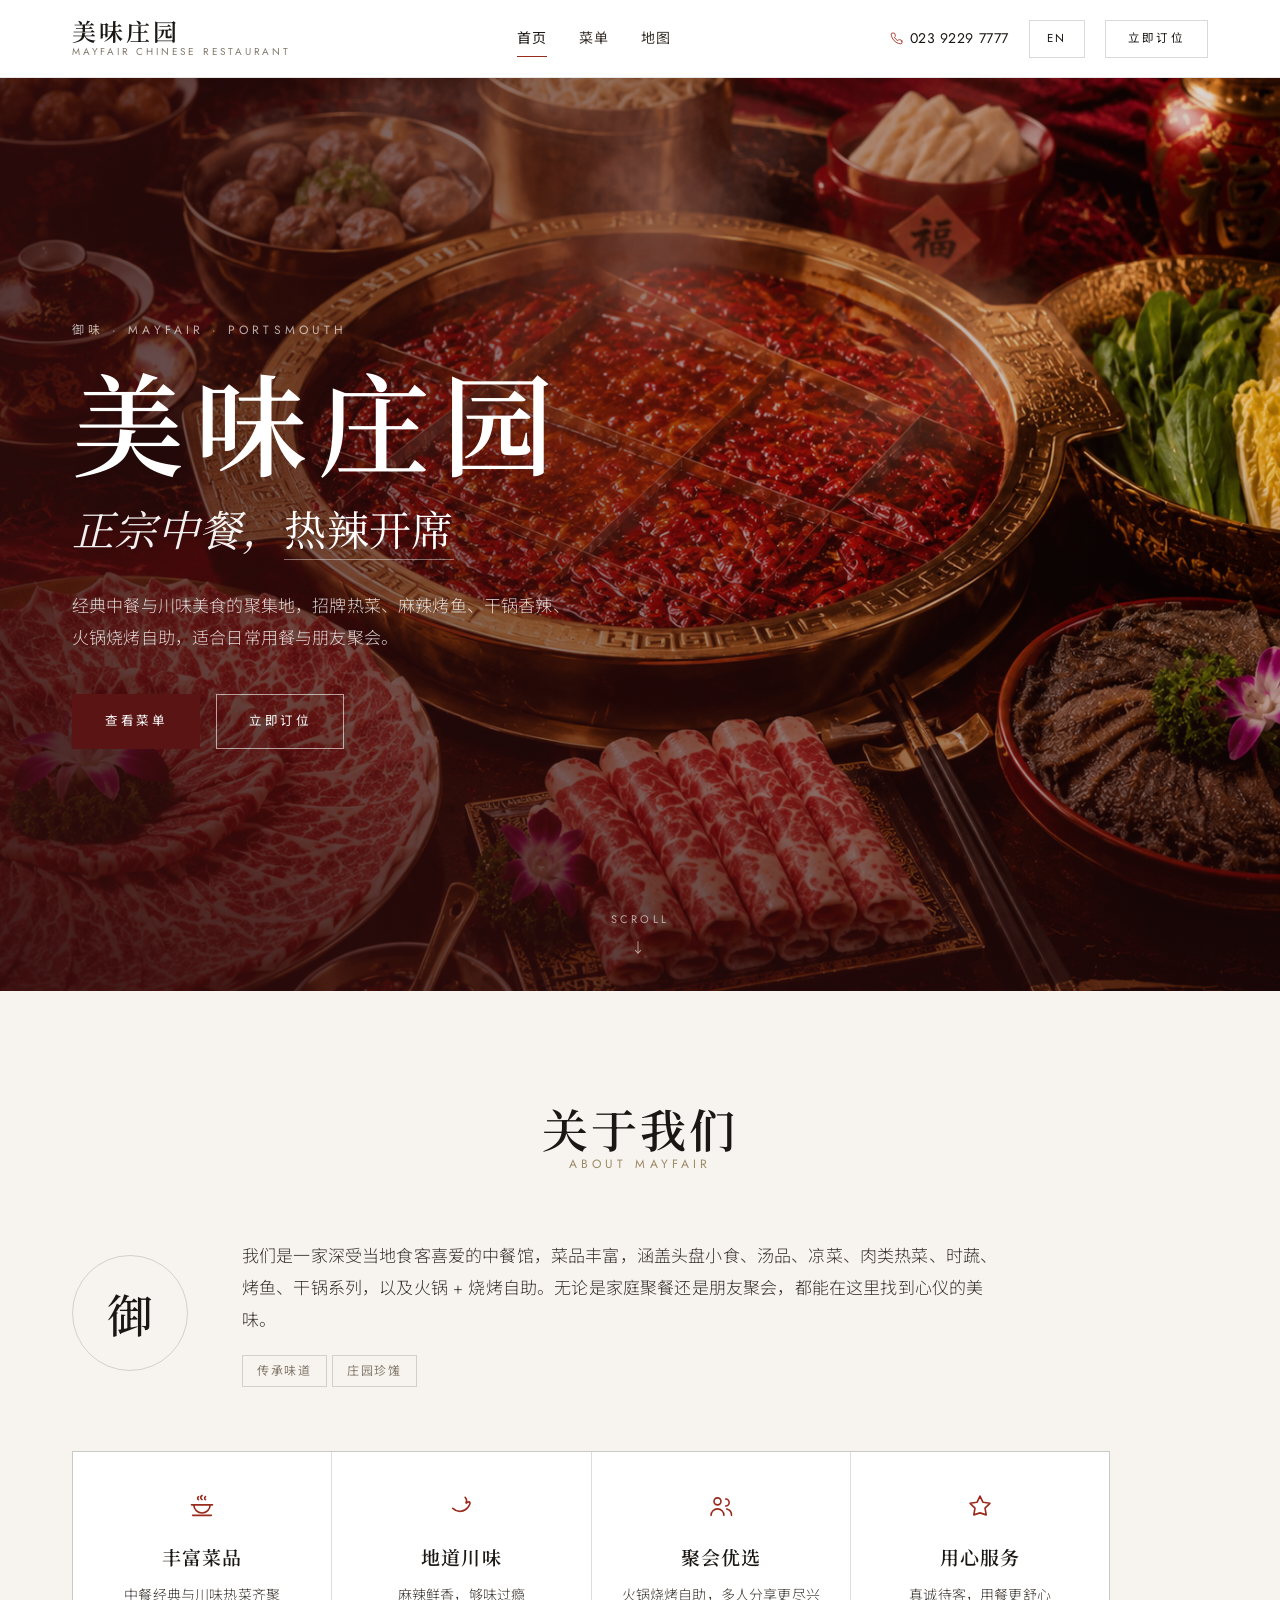
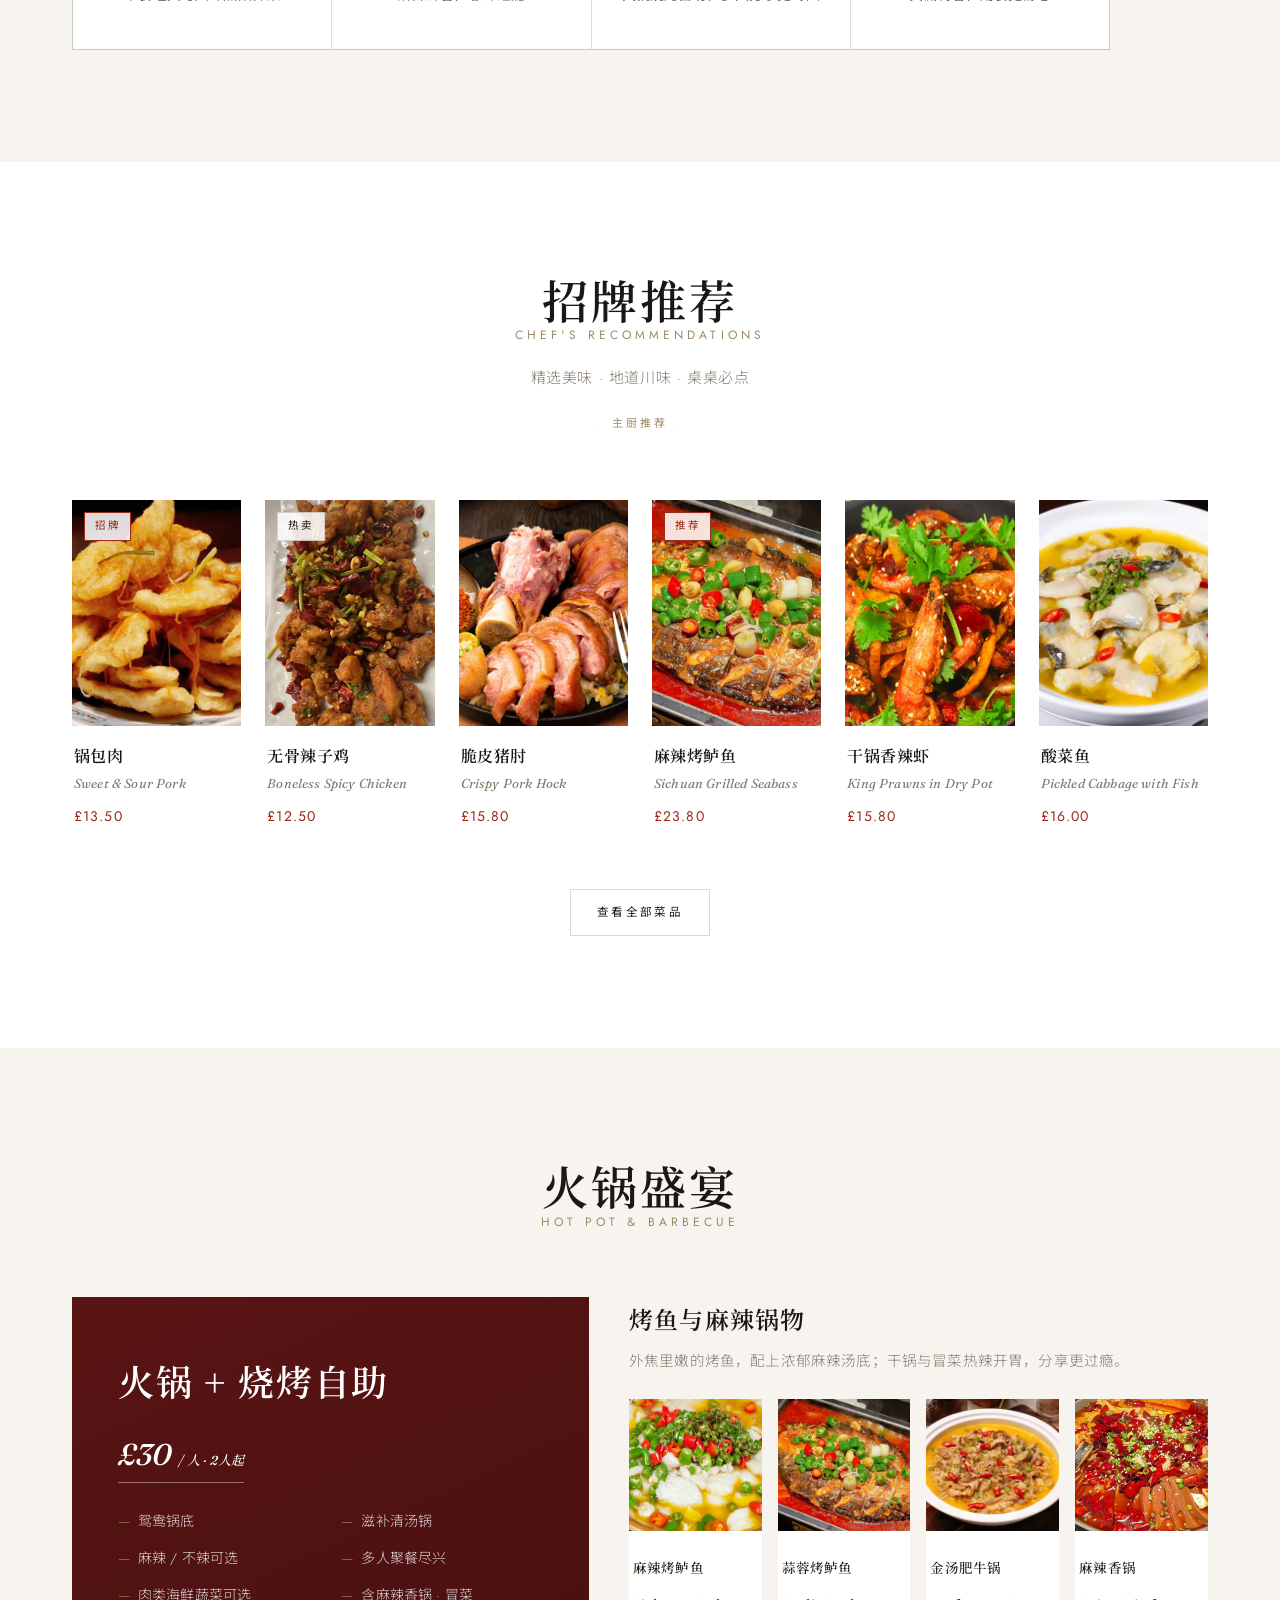
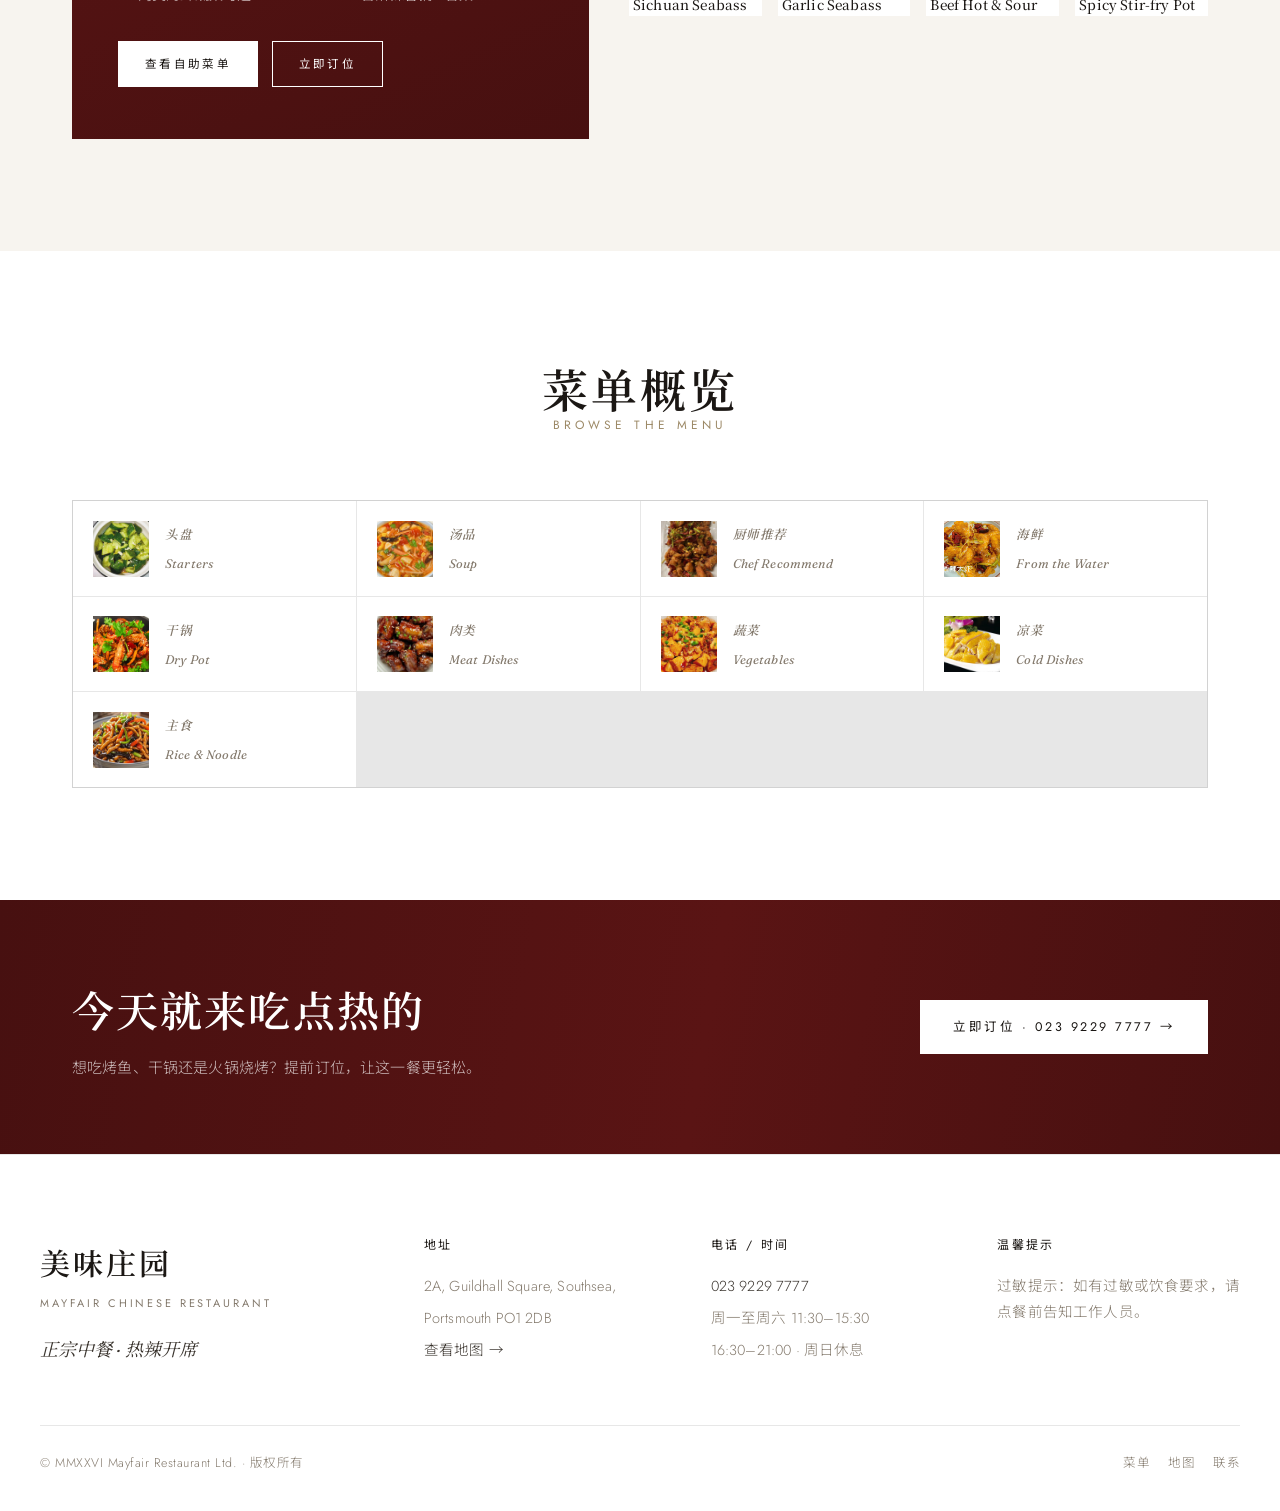
==== index.html @ f8512802 "Correct address (add Southsea), phone, and opening hours per new menu - Phone 023 9229 7777; address" ====
<!DOCTYPE html>
<html lang="zh-CN">
<head>
  <meta charset="UTF-8" />
  <meta name="viewport" content="width=device-width, initial-scale=1.0" />
  <title>美味庄园 · Mayfair Chinese Restaurant</title>
  <meta name="description" content="美味庄园 Mayfair Chinese Restaurant — 正宗中餐 · 川味烤鱼 · 火锅烧烤自助 · Authentic Chinese dining in Portsmouth." />
  <link rel="stylesheet" href="assets/style.css?v=21" />
  <noscript><style>.reveal{opacity:1;transform:none;}</style></noscript>
</head>
<body>
  <!--
    图片位 IMAGE SLOTS — 换图只需改对应 <img> 的 src（任意可商用图片均可）。
    加载失败会自动回退到米色书法占位，不会出现破图。
  -->

  <!-- ===== Header ===== -->
  <header class="site-header">
    <nav class="nav">
      <a class="brand" href="index.html">
        <span class="brand-mark">美味庄园</span>
        <span class="brand-sub">Mayfair Chinese Restaurant</span>
      </a>
      <ul class="nav-links">
        <li><a href="index.html" class="active"><span class="lang-zh">首页</span><span class="lang-en">Home</span></a></li>
        <li><a href="menu.html"><span class="lang-zh">菜单</span><span class="lang-en">Menu</span></a></li>
        <li><a href="map.html"><span class="lang-zh">地图</span><span class="lang-en">Map</span></a></li>
        <li class="phone-mobile"><a href="tel:+442392297777"><span class="ph-i"><svg class="svg-ico" width="13" height="13" viewBox="0 0 24 24" fill="none" stroke="currentColor" stroke-width="1.6" stroke-linecap="round" stroke-linejoin="round"><path d="M22 16.92v3a2 2 0 0 1-2.18 2 19.8 19.8 0 0 1-8.63-3.07 19.5 19.5 0 0 1-6-6 19.8 19.8 0 0 1-3.07-8.67A2 2 0 0 1 4.11 2h3a2 2 0 0 1 2 1.72c.13.96.36 1.9.7 2.81a2 2 0 0 1-.45 2.11L8.09 9.91a16 16 0 0 0 6 6l1.27-1.27a2 2 0 0 1 2.11-.45c.9.34 1.85.57 2.81.7A2 2 0 0 1 22 16.92z"/></svg></span> 023 9229 7777</a></li>
        <li class="reserve-mobile"><a class="btn btn-secondary nav-book" href="contact.html"><span class="lang-zh">立即订位</span><span class="lang-en">Reserve</span></a></li>
      </ul>
      <a class="nav-phone" href="tel:+442392297777"><span class="ph-i"><svg class="svg-ico" width="13" height="13" viewBox="0 0 24 24" fill="none" stroke="currentColor" stroke-width="1.6" stroke-linecap="round" stroke-linejoin="round"><path d="M22 16.92v3a2 2 0 0 1-2.18 2 19.8 19.8 0 0 1-8.63-3.07 19.5 19.5 0 0 1-6-6 19.8 19.8 0 0 1-3.07-8.67A2 2 0 0 1 4.11 2h3a2 2 0 0 1 2 1.72c.13.96.36 1.9.7 2.81a2 2 0 0 1-.45 2.11L8.09 9.91a16 16 0 0 0 6 6l1.27-1.27a2 2 0 0 1 2.11-.45c.9.34 1.85.57 2.81.7A2 2 0 0 1 22 16.92z"/></svg></span> 023 9229 7777</a>
      <button class="lang-toggle" type="button">EN</button>
      <a class="btn btn-secondary nav-book" href="contact.html"><span class="lang-zh">立即订位</span><span class="lang-en">Reserve</span></a>
      <button class="nav-toggle" type="button" aria-label="菜单 Menu">☰</button>
    </nav>
  </header>

  <!-- ===== Hero · 全屏背景大图 ===== -->
  <section class="hero">
    <div class="hero-bg">
      <img alt="" src="dish-images/hotpot.png" onerror="this.closest('.hero').style.background='linear-gradient(135deg,#5a1414,#2a0d0d)'">
    </div>
    <div class="hero-inner">
      <div class="hero-copy reveal">
        <div class="seal-inline">御味 · Mayfair · Portsmouth</div>
        <h1 class="cn-big"><span class="lang-zh">美味庄园</span><span class="lang-en">Mayfair</span></h1>
        <p class="headline"><span class="lang-zh">正宗中餐，<span class="accent">热辣开席</span></span><span class="lang-en">Authentic Chinese, <span class="accent">Served Hot</span></span></p>
        <p class="lede">
          <span class="lang-zh">经典中餐与川味美食的聚集地，招牌热菜、麻辣烤鱼、干锅香辣、火锅烧烤自助，适合日常用餐与朋友聚会。</span>
          <span class="lang-en">A home for classic Chinese and Sichuan cooking — signature wok dishes, spicy grilled fish, dry pots and an all-you-can-eat hot pot &amp; barbecue. Perfect for everyday meals and gatherings.</span>
        </p>
        <div class="hero-actions">
          <a class="btn btn-primary" href="menu.html"><span class="lang-zh">查看菜单</span><span class="lang-en">View Menu</span></a>
          <a class="btn btn-ghost-light" href="contact.html"><span class="lang-zh">立即订位</span><span class="lang-en">Reserve a Table</span></a>
        </div>
      </div>
    </div>
    <div class="hero-scroll">Scroll</div>
  </section>

  <!-- ===== 关于 About ===== -->
  <section class="about alt tex" id="about">
    <div class="section-head reveal">
      <span class="scroll-title"><span class="zh"><span class="lang-zh">关于我们</span><span class="lang-en">About Us</span></span><span class="en">About Mayfair</span></span>
      <div class="cloud-div"></div>
    </div>
    <div class="wrap reveal">
      <div class="medallion">御</div>
      <div>
        <p>
          <span class="lang-zh">我们是一家深受当地食客喜爱的中餐馆，菜品丰富，涵盖头盘小食、汤品、凉菜、肉类热菜、时蔬、烤鱼、干锅系列，以及火锅 + 烧烤自助。无论是家庭聚餐还是朋友聚会，都能在这里找到心仪的美味。</span>
          <span class="lang-en">A neighbourhood favourite with a wide-ranging menu — starters, soups, cold plates, meat dishes, vegetables, grilled fish and dry pots, plus an all-you-can-eat hot pot &amp; barbecue. Whether a family dinner or a night with friends, there's something to love.</span>
        </p>
        <p style="margin-top:16px;"><span class="seal-sq">传承味道</span> <span class="seal-sq">庄园珍馐</span></p>
      </div>
    </div>
    <div class="wrap">
      <div class="feature-cards">
        <div class="feat cornered reveal"><div class="ico ico-ring"><svg class="svg-ico" width="28" height="28" viewBox="0 0 24 24" fill="none" stroke="currentColor" stroke-width="1.4" stroke-linecap="round" stroke-linejoin="round"><path d="M3 11h18"/><path d="M5 11a7 7 0 0 0 14 0"/><path d="M12 3c-1.5 1-1.5 2.5 0 3.5"/><path d="M9 4c-1 .7-1 1.8 0 2.5"/><path d="M15 4c-1 .7-1 1.8 0 2.5"/><path d="M4 20h16"/></svg></div><h3><span class="lang-zh">丰富菜品</span><span class="lang-en">Wide Menu</span></h3><p><span class="lang-zh">中餐经典与川味热菜齐聚</span><span class="lang-en">Chinese classics &amp; Sichuan favourites</span></p></div>
        <div class="feat cornered reveal"><div class="ico ico-ring"><svg class="svg-ico" width="28" height="28" viewBox="0 0 24 24" fill="none" stroke="currentColor" stroke-width="1.4" stroke-linecap="round" stroke-linejoin="round"><path d="M5 14c4 4 10 3 13-1 1-1.3 2-3.4 1.5-4.2-.5-.8-2 0-3 .5"/><path d="M16.5 9.3c.6-1.6.2-3.6-1-4.8"/></svg></div><h3><span class="lang-zh">地道川味</span><span class="lang-en">True Sichuan</span></h3><p><span class="lang-zh">麻辣鲜香，够味过瘾</span><span class="lang-en">Bold, aromatic, properly spicy</span></p></div>
        <div class="feat cornered reveal"><div class="ico ico-ring"><svg class="svg-ico" width="28" height="28" viewBox="0 0 24 24" fill="none" stroke="currentColor" stroke-width="1.4" stroke-linecap="round" stroke-linejoin="round"><circle cx="9" cy="8" r="3"/><path d="M3.5 20a5.5 5.5 0 0 1 11 0"/><path d="M16 6a3 3 0 0 1 0 6"/><path d="M17 14.5a5.5 5.5 0 0 1 4 5.5"/></svg></div><h3><span class="lang-zh">聚会优选</span><span class="lang-en">Great for Groups</span></h3><p><span class="lang-zh">火锅烧烤自助，多人分享更尽兴</span><span class="lang-en">Hot pot &amp; BBQ buffet to share</span></p></div>
        <div class="feat cornered reveal"><div class="ico ico-ring"><svg class="svg-ico" width="28" height="28" viewBox="0 0 24 24" fill="none" stroke="currentColor" stroke-width="1.4" stroke-linecap="round" stroke-linejoin="round"><path d="M12 3.5l2.6 5.3 5.9.9-4.2 4.1 1 5.8L12 17.9 6.7 19.6l1-5.8-4.2-4.1 5.9-.9z"/></svg></div><h3><span class="lang-zh">用心服务</span><span class="lang-en">Warm Service</span></h3><p><span class="lang-zh">真诚待客，用餐更舒心</span><span class="lang-en">Genuine, attentive hospitality</span></p></div>
      </div>
    </div>
  </section>

  <!-- ===== 招牌推荐 Signature ===== -->
  <section class="signature" id="signature">
    <div class="wrap">
      <div class="section-head reveal">
        <span class="scroll-title"><span class="zh"><span class="lang-zh">招牌推荐</span><span class="lang-en">Signatures</span></span><span class="en">Chef's Recommendations</span></span>
        <p class="sub" style="margin-top:18px;"><span class="lang-zh">精选美味 · 地道川味 · 桌桌必点</span><span class="lang-en">Choice flavours · true Sichuan · loved by every table</span></p>
        <div style="margin-top:12px;"><span class="chef-pick"><span class="lang-zh">主厨推荐</span><span class="lang-en">Chef's Pick</span></span></div>
      </div>
      <div class="dish-cards">
        <article class="dish-card reveal"><div class="dish-card__img ph"><span class="badge badge-red"><span class="lang-zh">招牌</span><span class="lang-en">Signature</span></span><img class="cover-img img-zoom" data-img="dish-images/chef-recommend/sweet-and-sour-pork-in-chinese-style.jpg" alt="" loading="lazy" src="dish-images/chef-recommend/sweet-and-sour-pork-in-chinese-style.jpg" onerror="this.style.display='none'"><span class="ch">肉</span></div><div class="dish-card__body"><div class="dish-card__name"><span class="lang-zh">锅包肉</span><span class="lang-en">Sweet &amp; Sour Pork</span></div><div class="dish-card__en"><span class="lang-zh">Sweet &amp; Sour Pork</span><span class="lang-en">锅包肉</span></div><div class="dish-card__price">£13.50</div></div></article>
        <article class="dish-card reveal"><div class="dish-card__img ph"><img class="cover-img img-zoom" data-img="dish-images/chef-recommend/boneless-spicy-chicken.jpg" alt="" loading="lazy" src="dish-images/chef-recommend/boneless-spicy-chicken.jpg" onerror="this.style.display='none'"><span class="badge badge-jade"><span class="lang-zh">热卖</span><span class="lang-en">Popular</span></span><span class="ch">鸡</span></div><div class="dish-card__body"><div class="dish-card__name"><span class="lang-zh">无骨辣子鸡</span><span class="lang-en">Boneless Spicy Chicken</span></div><div class="dish-card__en"><span class="lang-zh">Boneless Spicy Chicken</span><span class="lang-en">无骨辣子鸡</span></div><div class="dish-card__price">£12.50</div></div></article>
        <article class="dish-card reveal"><div class="dish-card__img ph"><img class="cover-img img-zoom" data-img="dish-images/chef-recommend/crispy-pork-hock.jpg" alt="" loading="lazy" src="dish-images/chef-recommend/crispy-pork-hock.jpg" onerror="this.style.display='none'"><span class="ch">肘</span></div><div class="dish-card__body"><div class="dish-card__name"><span class="lang-zh">脆皮猪肘</span><span class="lang-en">Crispy Pork Hock</span></div><div class="dish-card__en"><span class="lang-zh">Crispy Pork Hock</span><span class="lang-en">脆皮猪肘</span></div><div class="dish-card__price">£15.80</div></div></article>
        <article class="dish-card reveal"><div class="dish-card__img ph"><img class="cover-img img-zoom" data-img="dish-images/chef-recommend/grilled-seabass-with-garlic.jpg" alt="" loading="lazy" src="dish-images/chef-recommend/grilled-seabass-with-garlic.jpg" onerror="this.style.display='none'"><span class="badge badge-red"><span class="lang-zh">推荐</span><span class="lang-en">Chef's</span></span><span class="ch">鱼</span></div><div class="dish-card__body"><div class="dish-card__name"><span class="lang-zh">麻辣烤鲈鱼</span><span class="lang-en">Sichuan Grilled Seabass</span></div><div class="dish-card__en"><span class="lang-zh">Sichuan Grilled Seabass</span><span class="lang-en">麻辣烤鲈鱼</span></div><div class="dish-card__price">£23.80</div></div></article>
        <article class="dish-card reveal"><div class="dish-card__img ph"><img class="cover-img img-zoom" data-img="dish-images/dry-pot/dry-pot/king-prawns-in-dry-pot.jpg" alt="" loading="lazy" src="dish-images/dry-pot/dry-pot/king-prawns-in-dry-pot.jpg" onerror="this.style.display='none'"><span class="ch">虾</span></div><div class="dish-card__body"><div class="dish-card__name"><span class="lang-zh">干锅香辣虾</span><span class="lang-en">King Prawns Dry Pot</span></div><div class="dish-card__en"><span class="lang-zh">King Prawns in Dry Pot</span><span class="lang-en">干锅香辣虾</span></div><div class="dish-card__price">£15.80</div></div></article>
        <article class="dish-card reveal"><div class="dish-card__img ph"><img class="cover-img img-zoom" data-img="dish-images/seafood/seafood/pickled-cabbage-with-fish.jpg" alt="" loading="lazy" src="dish-images/seafood/seafood/pickled-cabbage-with-fish.jpg" onerror="this.style.display='none'"><span class="ch">鲜</span></div><div class="dish-card__body"><div class="dish-card__name"><span class="lang-zh">酸菜鱼</span><span class="lang-en">Pickled Cabbage Fish</span></div><div class="dish-card__en"><span class="lang-zh">Pickled Cabbage with Fish</span><span class="lang-en">酸菜鱼</span></div><div class="dish-card__price">£16.00</div></div></article>
      </div>
      <div class="center-btn reveal"><a class="btn btn-secondary btn-sm" href="menu.html"><span class="lang-zh">查看全部菜品</span><span class="lang-en">View Full Menu</span></a></div>
    </div>
  </section>

  <!-- ===== 火锅 + 烧烤自助 Hot Pot ===== -->
  <section class="alt tex" id="hotpot">
    <div class="section-head reveal">
      <span class="plaque"><span class="zh"><span class="lang-zh">火锅盛宴</span><span class="lang-en">Hot Pot Feast</span></span><span class="en">Hot Pot &amp; Barbecue</span></span>
      <div class="cloud-div"></div>
    </div>
    <div class="wrap">
      <div class="hotpot-grid">
        <div class="hp-left reveal">
          <h2><span class="lang-zh">火锅 + 烧烤自助</span><span class="lang-en">Hot Pot &amp; BBQ Buffet</span></h2>
          <span class="hp-price">£30 <span style="font-size:13px;"><span class="lang-zh">/ 人 · 2人起</span><span class="lang-en">/ person · min 2</span></span></span>
          <ul class="hp-opts">
            <li><span class="lang-zh">鸳鸯锅底</span><span class="lang-en">Split spicy / clear</span></li>
            <li><span class="lang-zh">滋补清汤锅</span><span class="lang-en">Nourishing clear broth</span></li>
            <li><span class="lang-zh">麻辣 / 不辣可选</span><span class="lang-en">Spicy or mild</span></li>
            <li><span class="lang-zh">多人聚餐尽兴</span><span class="lang-en">Made for groups</span></li>
            <li><span class="lang-zh">肉类海鲜蔬菜可选</span><span class="lang-en">Meats · seafood · veg</span></li>
            <li><span class="lang-zh">含麻辣香锅 · 冒菜</span><span class="lang-en">Incl. mao cai &amp; stir-fry</span></li>
          </ul>
          <div class="hp-actions">
            <a class="btn btn-gold btn-sm" href="menu.html"><span class="lang-zh">查看自助菜单</span><span class="lang-en">Buffet Menu</span></a>
            <a class="btn btn-secondary btn-sm" href="contact.html" style="background:transparent;color:var(--cream);border-color:var(--cream);"><span class="lang-zh">立即订位</span><span class="lang-en">Reserve</span></a>
          </div>
        </div>
        <div class="hp-right reveal">
          <h3><span class="lang-zh">烤鱼与麻辣锅物</span><span class="lang-en">Grilled Fish &amp; Spicy Pots</span></h3>
          <p><span class="lang-zh">外焦里嫩的烤鱼，配上浓郁麻辣汤底；干锅与冒菜热辣开胃，分享更过瘾。</span><span class="lang-en">Crisp-edged grilled fish in rich spicy broth, with dry pots and mao cai to share.</span></p>
          <div class="mini-cards">
            <article class="mini-card"><div class="ph"><img class="cover-img img-zoom" data-img="dish-images/seafood/seafood/braised-sea-bass.jpg" alt="" loading="lazy" src="dish-images/seafood/seafood/braised-sea-bass.jpg" onerror="this.style.display='none'"><span class="ch">鱼</span></div><span><span class="lang-zh">麻辣烤鲈鱼</span><span class="lang-en">Sichuan Seabass</span></span></article>
            <article class="mini-card"><div class="ph"><img class="cover-img img-zoom" data-img="dish-images/chef-recommend/grilled-seabass-with-garlic.jpg" alt="" loading="lazy" src="dish-images/chef-recommend/grilled-seabass-with-garlic.jpg" onerror="this.style.display='none'"><span class="ch">蒜</span></div><span><span class="lang-zh">蒜蓉烤鲈鱼</span><span class="lang-en">Garlic Seabass</span></span></article>
            <article class="mini-card"><div class="ph"><img class="cover-img img-zoom" data-img="dish-images/chef-recommend/beef-with-enoki-mushrooms-in-hot-and-sour-soup.jpg" alt="" loading="lazy" src="dish-images/chef-recommend/beef-with-enoki-mushrooms-in-hot-and-sour-soup.jpg" onerror="this.style.display='none'"><span class="ch">锅</span></div><span><span class="lang-zh">金汤肥牛锅</span><span class="lang-en">Beef Hot &amp; Sour</span></span></article>
            <article class="mini-card"><div class="ph"><img class="cover-img img-zoom" data-img="dish-images/meat/meat/chongqing-style-spicy-mix.jpg" alt="" loading="lazy" src="dish-images/meat/meat/chongqing-style-spicy-mix.jpg" onerror="this.style.display='none'"><span class="ch">香</span></div><span><span class="lang-zh">麻辣香锅</span><span class="lang-en">Spicy Stir-fry Pot</span></span></article>
          </div>
        </div>
      </div>
    </div>
  </section>

  <!-- ===== 浏览菜单 Browse ===== -->
  <section class="browse">
    <div class="wrap">
      <div class="section-head reveal">
        <span class="plaque"><span class="zh"><span class="lang-zh">菜单概览</span><span class="lang-en">Menu Overview</span></span><span class="en">Browse the Menu</span></span>
        <div class="cloud-div"></div>
      </div>
      <div class="cat-cards">
        <a class="cat-card reveal" href="menu.html"><div class="ph"><img class="cover-img img-zoom" data-img="dish-images/cold-dishes/crushe-cucumber-with-garlic-sauces.jpg" alt="" loading="lazy" src="dish-images/cold-dishes/crushe-cucumber-with-garlic-sauces.jpg" onerror="this.style.display='none'"><span class="ch">盘</span></div><div class="t"><b><span class="lang-zh">头盘</span><span class="lang-en">Starters</span></b><span>Starters</span></div></a>
        <a class="cat-card reveal" href="menu.html"><div class="ph"><img class="cover-img img-zoom" data-img="dish-images/soup/soup/hot-and-sour-soup.jpg" alt="" loading="lazy" src="dish-images/soup/soup/hot-and-sour-soup.jpg" onerror="this.style.display='none'"><span class="ch">汤</span></div><div class="t"><b><span class="lang-zh">汤品</span><span class="lang-en">Soup</span></b><span>Soup</span></div></a>
        <a class="cat-card reveal" href="menu.html"><div class="ph"><img class="cover-img img-zoom" data-img="dish-images/chef-recommend/boneless-spicy-chicken.jpg" alt="" loading="lazy" src="dish-images/chef-recommend/boneless-spicy-chicken.jpg" onerror="this.style.display='none'"><span class="ch">荐</span></div><div class="t"><b><span class="lang-zh">厨师推荐</span><span class="lang-en">Chef's</span></b><span>Chef Recommend</span></div></a>
        <a class="cat-card reveal" href="menu.html"><div class="ph"><img class="cover-img img-zoom" data-img="dish-images/seafood/seafood/hot-and-spicy-king-prawns.jpg" alt="" loading="lazy" src="dish-images/seafood/seafood/hot-and-spicy-king-prawns.jpg" onerror="this.style.display='none'"><span class="ch">鲜</span></div><div class="t"><b><span class="lang-zh">海鲜</span><span class="lang-en">Seafood</span></b><span>From the Water</span></div></a>
        <a class="cat-card reveal" href="menu.html"><div class="ph"><img class="cover-img img-zoom" data-img="dish-images/dry-pot/dry-pot/king-prawns-in-dry-pot.jpg" alt="" loading="lazy" src="dish-images/dry-pot/dry-pot/king-prawns-in-dry-pot.jpg" onerror="this.style.display='none'"><span class="ch">锅</span></div><div class="t"><b><span class="lang-zh">干锅</span><span class="lang-en">Dry Pot</span></b><span>Dry Pot</span></div></a>
        <a class="cat-card reveal" href="menu.html"><div class="ph"><img class="cover-img img-zoom" data-img="dish-images/meat/meat/sweet-and-sour-pork-ribs.jpg" alt="" loading="lazy" src="dish-images/meat/meat/sweet-and-sour-pork-ribs.jpg" onerror="this.style.display='none'"><span class="ch">肉</span></div><div class="t"><b><span class="lang-zh">肉类</span><span class="lang-en">Meat</span></b><span>Meat Dishes</span></div></a>
        <a class="cat-card reveal" href="menu.html"><div class="ph"><img class="cover-img img-zoom" data-img="dish-images/vegetables/vegetables/mapo-tofu.jpg" alt="" loading="lazy" src="dish-images/vegetables/vegetables/mapo-tofu.jpg" onerror="this.style.display='none'"><span class="ch">蔬</span></div><div class="t"><b><span class="lang-zh">蔬菜</span><span class="lang-en">Vegetables</span></b><span>Vegetables</span></div></a>
        <a class="cat-card reveal" href="menu.html"><div class="ph"><img class="cover-img img-zoom" data-img="dish-images/cold-dishes/dongjiang-salt-baked-chicken.jpg" alt="" loading="lazy" src="dish-images/cold-dishes/dongjiang-salt-baked-chicken.jpg" onerror="this.style.display='none'"><span class="ch">凉</span></div><div class="t"><b><span class="lang-zh">凉菜</span><span class="lang-en">Cold Dishes</span></b><span>Cold Dishes</span></div></a>
        <a class="cat-card reveal" href="menu.html"><div class="ph"><img class="cover-img img-zoom" data-img="dish-images/meat/meat/xinjiang-big-plate-chicken.jpg" alt="" loading="lazy" src="dish-images/meat/meat/xinjiang-big-plate-chicken.jpg" onerror="this.style.display='none'"><span class="ch">主</span></div><div class="t"><b><span class="lang-zh">主食</span><span class="lang-en">Rice &amp; Noodle</span></b><span>Rice &amp; Noodle</span></div></a>
      </div>
    </div>
  </section>

  <!-- ===== CTA ===== -->
  <section class="cta-band" style="padding:0;">
    <div class="wrap">
      <div class="reveal">
        <h2><span class="lang-zh">今天就来吃点热的</span><span class="lang-en">Come in for Something Hot</span></h2>
        <p><span class="lang-zh">想吃烤鱼、干锅还是火锅烧烤？提前订位，让这一餐更轻松。</span><span class="lang-en">Grilled fish, dry pot or hot pot &amp; BBQ — reserve ahead and make it easy.</span></p>
      </div>
      <a class="btn btn-gold reveal" href="tel:+442392297777"><span class="lang-zh">立即订位 · 023 9229 7777 →</span><span class="lang-en">Reserve · 023 9229 7777 →</span></a>
    </div>
  </section>

  <!-- ===== Footer ===== -->
  <footer class="site-footer">
    <span class="pavilion" style="bottom:0;right:36px;"></span>
    <div class="footer-grid">
      <div class="footer-brand">
        <div class="brand-mark">美味庄园</div>
        <div class="brand-sub">Mayfair Chinese Restaurant</div>
        <div class="tagline"><span class="lang-zh">正宗中餐 · 热辣开席</span><span class="lang-en">Authentic Chinese, Served Hot</span></div>
      </div>
      <div class="footer-col">
        <h4><span class="lang-zh">地址</span><span class="lang-en">Address</span></h4>
        <p>2A, Guildhall Square, Southsea,</p>
        <p>Portsmouth PO1 2DB</p>
        <p><a href="map.html"><span class="lang-zh">查看地图 →</span><span class="lang-en">View map →</span></a></p>
      </div>
      <div class="footer-col">
        <h4><span class="lang-zh">电话 / 时间</span><span class="lang-en">Phone / Hours</span></h4>
        <p><a href="tel:+442392297777">023 9229 7777</a></p>
        <p><span class="lang-zh">周一至周六</span><span class="lang-en">Mon–Sat</span> 11:30–15:30</p>
        <p>16:30–21:00 · <span class="lang-zh">周日休息</span><span class="lang-en">Closed Sun</span></p>
      </div>
      <div class="footer-col">
        <h4><span class="lang-zh">温馨提示</span><span class="lang-en">Good to Know</span></h4>
        <p><span class="lang-zh">过敏提示：如有过敏或饮食要求，请点餐前告知工作人员。</span><span class="lang-en">Allergies: please tell our staff of any dietary needs.</span></p>
      </div>
    </div>
    <div class="footer-bottom">
      <span>© MMXXVI Mayfair Restaurant Ltd. · <span class="lang-zh">版权所有</span><span class="lang-en">All rights reserved</span></span>
      <span class="links"><a href="menu.html"><span class="lang-zh">菜单</span><span class="lang-en">Menu</span></a><a href="map.html"><span class="lang-zh">地图</span><span class="lang-en">Map</span></a><a href="contact.html"><span class="lang-zh">联系</span><span class="lang-en">Contact</span></a></span>
    </div>
  </footer>

  <!-- 图片查看 lightbox -->
  <div class="lightbox" id="lightbox" role="dialog" aria-modal="true">
    <button class="lb-close" type="button" aria-label="关闭 Close">✕</button>
    <figure>
      <img id="lb-img" src="" alt="">
      <figcaption id="lb-cap"></figcaption>
    </figure>
  </div>

  <script src="assets/app.js?v=21"></script>
</body>
</html>
---- assets/style.css ----
@import url("https://fonts.googleapis.com/css2?family=Fraunces:ital,opsz,wght@0,9..144,400;0,9..144,500;0,9..144,600;1,9..144,400;1,9..144,500&family=Jost:wght@300;400;500&family=Noto+Sans+SC:wght@300;400;500;700&family=Noto+Serif+SC:wght@400;500;600;700&display=swap");

/* ============================================================
   美味庄园 · Mayfair Chinese Restaurant
   现代高级 · 编辑式排版 · Modern editorial / minimal-luxury
   ============================================================ */

:root {
  --bg:        #ffffff;
  --bg-2:      #f7f4ef;   /* 暖白 */
  --bg-3:      #efeae2;
  --ink:       #1b1714;   /* 近黑墨 */
  --ink-2:     #3a342e;
  --ink-soft:  #847a6d;   /* 浅墨灰 */
  --accent:    #9a2a1c;   /* 克制深红 */
  --accent-d:  #7a1f14;
  --wine:      #5a1414;   /* 高级酒红（深色块）*/
  --wine-2:    #471010;   /* 更深酒红 */
  --bronze:    #9c8966;   /* 低调古铜，仅细节 */
  --line:      rgba(27,23,20,.10);
  --line-2:    rgba(27,23,20,.16);
  --shadow:    0 24px 60px rgba(27,23,20,.10);
  --shadow-sm: 0 10px 30px rgba(27,23,20,.06);

  --display: "Fraunces", "Noto Serif SC", Georgia, serif;   /* 编辑式衬线大标题 */
  --sans:    "Jost", "Noto Sans SC", system-ui, sans-serif; /* 几何无衬线正文 */
  --zh:      "Noto Serif SC", serif;                        /* 中文衬线标题 */
  --maxw: 1200px;
}

* { box-sizing: border-box; }
html { scroll-behavior: smooth; }

body {
  margin: 0;
  font-family: var(--sans);
  font-weight: 400;
  color: var(--ink-2);
  background: var(--bg);
  line-height: 1.8;
  font-size: 16.5px;
  letter-spacing: .01em;
  -webkit-font-smoothing: antialiased;
}

/* bilingual toggle */
.lang-en { display: none; }
body.is-en .lang-zh { display: none; }
body.is-en .lang-en { display: inline; }
body.is-en .lang-en.block,
.lang-zh.block { display: block; }
body:not(.is-en) .lang-en.block { display: none; }
body.is-en .lang-zh.block { display: none; }

a { color: var(--accent); text-decoration: none; transition: color .25s; }
a:hover { color: var(--accent-d); }
img { max-width: 100%; display: block; }
.wrap { max-width: var(--maxw); margin: 0 auto; padding: 0 32px; }

.reveal { opacity: 0; transform: translateY(24px); transition: opacity 1s cubic-bezier(.2,.6,.2,1), transform 1s cubic-bezier(.2,.6,.2,1); }
.reveal.in { opacity: 1; transform: none; }

/* hairline label */
.kicker, .seal-inline { font-family: var(--sans); font-weight: 400; letter-spacing: .34em; text-transform: uppercase; font-size: 12px; color: var(--bronze); }

/* line icons */
.svg-ico { display: inline-block; vertical-align: middle; }
.feat .ico { color: var(--accent); }
.nav-phone .ph-i { display: inline-flex; }
.socials i svg { display: block; }

/* ---- 去除古风装饰：全部隐藏 ---- */
.plum, .pavilion, .hero-seal, .cloud-div,
.cornered::before, .cornered::after,
.ico-ring::after, .tex::after { content: none !important; display: none !important; background: none !important; }

/* photo holder + graceful fallback */
.ph { position: relative; overflow: hidden; background:
  linear-gradient(150deg, var(--bg-3), var(--bg-2)); display: grid; place-items: center; }
.ph .ch { font-family: var(--zh); font-weight: 500; color: rgba(27,23,20,.12); line-height: 1; z-index: 0; }
.cover-img { position: absolute; inset: 0; width: 100%; height: 100%; object-fit: cover; z-index: 1; background: var(--bg-3); }

/* ============================================================
   Header / Nav
   ============================================================ */
.site-header {
  position: sticky; top: 0; z-index: 60;
  background: rgba(255,255,255,.82); backdrop-filter: blur(16px) saturate(1.1);
  border-bottom: 1px solid var(--line);
}
.nav { display: flex; align-items: center; gap: 20px; padding: 18px 32px; max-width: var(--maxw); margin: 0 auto; }
.brand { display: flex; flex-direction: column; line-height: 1.04; margin-right: 8px; }
.brand .brand-mark { font-family: var(--zh); font-weight: 600; font-size: 24px; letter-spacing: .12em; color: var(--ink); }
.brand .brand-sub { font-family: var(--sans); font-size: 10px; font-weight: 400; letter-spacing: .28em; text-transform: uppercase; color: var(--ink-soft); margin-top: 3px; }

.nav-links { display: flex; gap: 4px; list-style: none; margin: 0 auto; padding: 0; }
.nav-links a {
  position: relative; display: block; padding: 8px 14px; color: var(--ink-2);
  font-family: var(--sans); font-weight: 400; font-size: 14px; letter-spacing: .08em;
  transition: color .25s;
}
.nav-links a::after { content: ""; position: absolute; left: 14px; right: 14px; bottom: 2px; height: 1px; background: var(--accent); transform: scaleX(0); transform-origin: left; transition: transform .3s; }
.nav-links a:hover { color: var(--accent); }
.nav-links a:hover::after, .nav-links a.active::after { transform: scaleX(1); }
.nav-links a.active { color: var(--ink); }

.nav-phone { display: inline-flex; align-items: center; gap: 7px; font-family: var(--sans); font-size: 14px; letter-spacing: .04em; color: var(--ink); white-space: nowrap; }
.nav-phone .ph-i { font-size: 13px; color: var(--accent); }

.lang-toggle { display: inline-flex; align-items: center; justify-content: center; min-width: 56px; height: 38px; line-height: 1; border: 1px solid var(--line-2); background: transparent; color: var(--ink); font-family: var(--sans); font-weight: 400; font-size: 11.5px; letter-spacing: .2em; text-transform: uppercase; padding: 0 16px; border-radius: 0; cursor: pointer; white-space: nowrap; transition: border-color .25s, color .25s, background .25s; }
.lang-toggle:hover { border-color: var(--ink); background: var(--ink); color: #fff; }

/* buttons — 编辑式，方正克制 */
.btn { display: inline-block; cursor: pointer; border-radius: 0; font-family: var(--sans); font-weight: 400; font-size: 12.5px; letter-spacing: .2em; text-transform: uppercase; padding: 15px 32px; border: 1px solid var(--ink); white-space: nowrap; transition: background .3s, color .3s, border-color .3s, transform .2s; }
.btn:hover { transform: translateY(-2px); }
.btn-primary { background: var(--wine); color: #fff; border-color: var(--wine); }
.btn-primary:hover { background: var(--wine-2); border-color: var(--wine-2); color: #fff; }
.btn-secondary { background: transparent; color: var(--ink); border-color: var(--line-2); }
.btn-secondary:hover { background: var(--wine); border-color: var(--wine); color: #fff; }
.btn-gold { background: #fff; color: var(--ink); border-color: #fff; }
.btn-gold:hover { background: transparent; color: #fff; border-color: #fff; }
.btn-light { background: #fff; color: var(--accent); border-color: #fff; }
.btn-light:hover { background: transparent; color: #fff; border-color: #fff; }
.btn-ghost-light { background: transparent; color: #fff; border-color: rgba(255,255,255,.6); }
.btn-ghost-light:hover { background: #fff; color: var(--ink); border-color: #fff; }
.btn-sm { padding: 12px 26px; font-size: 11.5px; }
.nav-book { display: inline-flex; align-items: center; justify-content: center; min-width: 92px; height: 38px; padding: 0 22px; font-size: 11.5px; line-height: 1; }
.reserve-mobile { display: none; }
.phone-mobile { display: none; }
.nav-toggle { display: none; }

/* ============================================================
   Hero — 全屏背景大图
   ============================================================ */
.hero { position: relative; overflow: hidden; min-height: 92vh; display: flex; align-items: center; background: #2a0d0d; }
.hero-bg { position: absolute; inset: 0; z-index: 0; }
.hero-bg img { width: 100%; height: 100%; object-fit: cover; display: block; transform: scale(1.04); }
.hero-bg::after { content: ""; position: absolute; inset: 0; background:
  linear-gradient(90deg, rgba(48,12,12,.82) 0%, rgba(48,12,12,.52) 46%, rgba(48,12,12,.12) 100%),
  linear-gradient(0deg, rgba(40,10,10,.55), transparent 42%); }
.hero-inner { position: relative; z-index: 2; max-width: var(--maxw); width: 100%; margin: 0 auto; padding: 130px 32px; }
.hero-copy { max-width: 640px; }
.hero-copy .seal-inline { color: rgba(255,255,255,.66); margin-bottom: 22px; display: block; }
.hero-copy .cn-big { font-family: var(--zh); font-weight: 600; font-size: clamp(58px, 9vw, 112px); letter-spacing: .1em; line-height: 1; margin: 0; color: #fff; }
.hero-copy .cn-big .lang-en { font-family: var(--display); font-weight: 500; font-size: clamp(78px, 13vw, 156px); letter-spacing: .01em; }
.hero-copy .headline { font-family: var(--display); font-weight: 400; font-style: italic; font-size: clamp(24px, 4vw, 42px); letter-spacing: .01em; color: rgba(255,255,255,.94); margin: 18px 0 22px; }
.hero-copy .headline .accent { color: #fff; font-style: normal; border-bottom: 1px solid rgba(255,255,255,.4); padding-bottom: 2px; }
.hero-copy .lede { font-family: var(--sans); font-weight: 300; color: rgba(255,255,255,.8); font-size: 17px; line-height: 1.85; max-width: 510px; margin: 0 0 40px; }
.hero-actions { display: flex; gap: 16px; flex-wrap: wrap; }
.hero-scroll { position: absolute; left: 50%; bottom: 30px; transform: translateX(-50%); z-index: 2; color: rgba(255,255,255,.6); font-family: var(--sans); letter-spacing: .3em; font-size: 11px; text-transform: uppercase; text-align: center; }
.hero-scroll::after { content: "↓"; display: block; margin-top: 6px; font-size: 14px; animation: bob 1.8s ease-in-out infinite; }
@keyframes bob { 0%,100% { transform: translateY(0); } 50% { transform: translateY(6px); } }

/* ============================================================
   Section scaffolding
   ============================================================ */
section { padding: 112px 0; position: relative; }
.alt { background: var(--bg-2); }
.section-head { text-align: center; margin-bottom: 64px; }

/* 统一标题：原 scroll-title / plaque 重做成编辑式标题 */
.scroll-title, .plaque { display: block; background: none; border: 0; box-shadow: none; padding: 0; margin: 0; position: static; }
.scroll-title::before, .scroll-title::after, .plaque::before, .plaque::after { content: none; display: none; }
.scroll-title .en, .plaque .en { display: block; order: -1; font-family: var(--sans); font-weight: 400; letter-spacing: .34em; text-transform: uppercase; font-size: 12px; color: var(--bronze); margin-bottom: 16px; }
.scroll-title .zh, .plaque .zh { display: block; font-family: var(--zh); font-weight: 600; font-size: clamp(30px, 4.6vw, 46px); letter-spacing: .06em; color: var(--ink); line-height: 1.12; }
.scroll-title .zh .lang-en, .plaque .zh .lang-en { font-family: var(--display); font-weight: 500; font-style: italic; letter-spacing: 0; }
.section-head .sub { font-family: var(--sans); font-weight: 300; color: var(--ink-soft); letter-spacing: .04em; font-size: 15px; margin-top: 16px; }
.section-head .kicker { display: block; margin-bottom: 14px; }
.section-head h2 { font-family: var(--zh); font-weight: 600; font-size: clamp(30px, 4.6vw, 46px); letter-spacing: .06em; margin: 0; color: var(--ink); }
.section-head h2 .red { color: var(--accent); }
.head-cloud { display: inline; }
.head-cloud::before, .head-cloud::after { content: none; }

/* ============================================================
   About 关于
   ============================================================ */
.about .wrap { display: grid; grid-template-columns: auto 1fr; gap: 54px; align-items: center; }
.medallion { width: 116px; height: 116px; flex: 0 0 auto; border-radius: 50%; display: grid; place-items: center; font-family: var(--zh); font-weight: 500; font-size: 46px; color: var(--ink); background: transparent; border: 1px solid var(--line-2); box-shadow: none; }
.about p { color: var(--ink-soft); font-weight: 300; font-size: 17px; line-height: 1.9; margin: 0; max-width: 760px; }
.about p:first-of-type { color: var(--ink-2); }
/* seal phrases -> clean outlined tags */
.seal-sq { display: inline-block; width: auto; height: auto; padding: 6px 14px; background: transparent; color: var(--ink-soft); border: 1px solid var(--line-2); border-radius: 0; font-family: var(--sans); font-weight: 400; font-size: 12px; letter-spacing: .14em; line-height: 1.5; box-shadow: none; writing-mode: horizontal-tb; }
.seal-sq br { display: none; }

.feature-cards { display: grid; grid-template-columns: repeat(4, 1fr); gap: 1px; margin-top: 64px; background: var(--line); border: 1px solid var(--line); }
.feat { background: var(--bg); border: 0; border-radius: 0; padding: 40px 30px; text-align: center; box-shadow: none; transition: background .3s; }
.feat:hover { background: var(--bg-2); transform: none; }
.feat .ico { width: auto; height: auto; margin: 0 auto 20px; border: 0; background: none; border-radius: 0; display: flex; justify-content: center; color: var(--accent); }
.feat h3 { font-family: var(--zh); font-weight: 600; letter-spacing: .06em; font-size: 19px; margin: 0 0 8px; color: var(--ink); }
.feat p { margin: 0; color: var(--ink-soft); font-weight: 300; font-size: 14px; }

/* ============================================================
   Signature 招牌推荐
   ============================================================ */
.dish-cards { display: grid; grid-template-columns: repeat(6, 1fr); gap: 24px; }
.dish-card { background: var(--bg); border: 0; border-radius: 0; overflow: visible; box-shadow: none; transition: transform .3s; }
.dish-card:hover { transform: translateY(-6px); }
.dish-card__img { aspect-ratio: 3/4; border-radius: 0; overflow: hidden; }
.dish-card__img .ch { font-size: 56px; }
.dish-card:hover .cover-img { transform: scale(1.06); transition: transform .6s cubic-bezier(.2,.6,.2,1); }
.dish-card__body { padding: 16px 2px 0; text-align: left; }
.dish-card__name { font-family: var(--zh); font-weight: 600; font-size: 16px; letter-spacing: .03em; color: var(--ink); }
.dish-card__en { font-family: var(--display); font-style: italic; font-size: 13px; color: var(--ink-soft); margin-top: 1px; }
.dish-card__price { font-family: var(--sans); font-weight: 400; font-size: 14px; letter-spacing: .08em; color: var(--accent); margin-top: 9px; }
.center-btn { text-align: center; margin-top: 60px; }

/* badges -> minimal */
.badge { display: inline-block; font-family: var(--sans); font-weight: 400; font-size: 10.5px; letter-spacing: .16em; text-transform: uppercase; padding: 4px 10px; border-radius: 0; border: 1px solid; background: transparent; }
.badge-red { color: var(--accent); border-color: var(--accent); background: rgba(255,255,255,.86); }
.badge-jade { color: var(--ink); border-color: var(--line-2); background: rgba(255,255,255,.86); }
.badge-gold { color: var(--bronze); border-color: var(--bronze); }
.badge-line { color: var(--ink); border-color: var(--line-2); }
.dish-card__img .badge { position: absolute; top: 12px; left: 12px; z-index: 3; }

/* chef ribbon -> clean label */
.chef-pick { display: inline-block; font-family: var(--sans); font-weight: 400; font-size: 11px; letter-spacing: .28em; text-transform: uppercase; color: var(--bronze); background: none; border: 0; padding: 0; }
.chef-pick::before, .chef-pick::after { content: "·"; margin: 0 8px; color: var(--line-2); }

/* ============================================================
   Hot pot 火锅
   ============================================================ */
.hotpot-grid { display: grid; grid-template-columns: 1fr 1.12fr; gap: 40px; align-items: stretch; }
.hp-left { position: relative; overflow: hidden; color: #fff; background: linear-gradient(155deg, var(--wine), var(--wine-2)); border: 0; border-radius: 0; padding: 52px 46px; display: flex; flex-direction: column; justify-content: center; }
.hp-left::after { content: none; }
.hp-left h2 { font-family: var(--zh); font-weight: 600; font-size: clamp(26px, 3.6vw, 36px); letter-spacing: .05em; margin: 0 0 10px; }
.hp-price { display: inline-block; align-self: flex-start; background: transparent; color: #fff; font-family: var(--display); font-style: italic; font-weight: 500; font-size: 30px; padding: 0; border-bottom: 1px solid rgba(255,255,255,.4); margin: 4px 0 26px; letter-spacing: 0; }
.hp-opts { list-style: none; margin: 0 0 32px; padding: 0; display: grid; grid-template-columns: 1fr 1fr; gap: 12px 22px; }
.hp-opts li { position: relative; padding-left: 20px; font-family: var(--sans); font-weight: 300; font-size: 14px; color: rgba(255,255,255,.82); }
.hp-opts li::before { content: "—"; position: absolute; left: 0; color: var(--bronze); }
.hp-actions { display: flex; gap: 14px; flex-wrap: wrap; }

.hp-right h3 { font-family: var(--zh); font-weight: 600; font-size: 24px; letter-spacing: .05em; color: var(--ink); margin: 0 0 8px; }
.hp-right > p { color: var(--ink-soft); font-weight: 300; font-size: 14.5px; margin: 0 0 24px; }
.mini-cards { display: grid; grid-template-columns: repeat(4, 1fr); gap: 16px; }
.mini-card { background: var(--bg); border: 0; border-radius: 0; overflow: hidden; transition: transform .3s; }
.mini-card:hover { transform: translateY(-4px); }
.mini-card .ph { aspect-ratio: 1/1; }
.mini-card .ph .ch { font-size: 38px; }
.mini-card:hover .cover-img { transform: scale(1.06); transition: transform .5s; }
.mini-card span { display: block; text-align: left; padding: 12px 2px 0; font-family: var(--zh); font-weight: 500; font-size: 13.5px; color: var(--ink); }

/* ============================================================
   Browse menu 浏览菜单
   ============================================================ */
.cat-cards { display: grid; grid-template-columns: repeat(4, 1fr); gap: 1px; background: var(--line); border: 1px solid var(--line); }
.cat-card { display: flex; align-items: center; gap: 16px; background: var(--bg); border: 0; border-radius: 0; padding: 18px 20px; transition: background .3s; }
.cat-card:hover { background: var(--bg-2); transform: none; }
.cat-card .ph { width: 56px; height: 56px; border-radius: 0; flex: 0 0 auto; }
.cat-card .ph .ch { font-size: 26px; }
.cat-card .t b { display: block; font-family: var(--zh); font-weight: 600; font-size: 16px; color: var(--ink); letter-spacing: .04em; }
.cat-card .t span { font-family: var(--display); font-style: italic; font-size: 12.5px; color: var(--ink-soft); }

/* ============================================================
   Occasions 场景
   ============================================================ */
.occ-cards { display: grid; grid-template-columns: repeat(3, 1fr); gap: 24px; }
.occ-card { position: relative; border-radius: 0; overflow: hidden; border: 0; min-height: 320px; display: flex; align-items: flex-end; box-shadow: none; }
.occ-card .ph { position: absolute; inset: 0; }
.occ-card .ph .ch { font-size: 76px; }
.occ-card::after { content: ""; position: absolute; inset: 0; z-index: 1; background: linear-gradient(0deg, rgba(15,12,9,.78), rgba(15,12,9,.12) 60%, transparent); }
.occ-card .occ-body { position: relative; z-index: 2; padding: 30px 30px; color: #fff; width: 100%; }
.occ-card h3 { font-family: var(--zh); font-weight: 600; font-size: 23px; letter-spacing: .05em; margin: 0 0 8px; }
.occ-card p { margin: 0; font-family: var(--sans); font-weight: 300; font-size: 13.5px; color: rgba(255,255,255,.85); }

/* ============================================================
   CTA band
   ============================================================ */
.cta-band { position: relative; overflow: hidden; background: linear-gradient(100deg, var(--wine-2), var(--wine) 55%, var(--wine-2)); }
.cta-band::before { content: none; }
.cta-band .wrap { display: flex; align-items: center; justify-content: space-between; gap: 32px; padding: 72px 32px; position: relative; z-index: 1; flex-wrap: wrap; }
.cta-band h2 { font-family: var(--zh); font-weight: 600; font-size: clamp(28px, 4vw, 42px); letter-spacing: .05em; color: #fff; margin: 0 0 8px; }
.cta-band p { margin: 0; font-family: var(--sans); font-weight: 300; color: rgba(255,255,255,.72); font-size: 15px; }

/* ============================================================
   Footer
   ============================================================ */
.site-footer { position: relative; overflow: hidden; background: var(--bg); border-top: 1px solid var(--line); color: var(--ink-soft); padding: 80px 32px 36px; }
.footer-grid { max-width: var(--maxw); margin: 0 auto; display: grid; grid-template-columns: 1.4fr 1fr 1fr 1fr; gap: 44px; align-items: start; }
.footer-brand .brand-mark { font-family: var(--zh); font-weight: 600; font-size: 30px; letter-spacing: .1em; color: var(--ink); }
.footer-brand .brand-sub { font-family: var(--sans); letter-spacing: .26em; text-transform: uppercase; font-size: 11px; color: var(--ink-soft); margin-top: 5px; }
.footer-brand .tagline { font-family: var(--display); font-style: italic; font-size: 18px; letter-spacing: 0; color: var(--ink-2); margin-top: 20px; }
.footer-col h4 { font-family: var(--sans); color: var(--ink); letter-spacing: .2em; text-transform: uppercase; font-size: 12px; margin: 0 0 16px; font-weight: 400; }
.footer-col p { margin: 6px 0; font-family: var(--sans); font-weight: 300; font-size: 14.5px; color: var(--ink-soft); }
.footer-col a { color: var(--ink-2); }
.footer-col a:hover { color: var(--accent); }
.socials { display: flex; gap: 10px; margin-top: 2px; }
.socials i { width: 36px; height: 36px; border-radius: 50%; border: 1px solid var(--line-2); display: grid; place-items: center; color: var(--ink-soft); font-style: normal; font-size: 14px; transition: border-color .25s, color .25s; }
.socials i:hover { border-color: var(--ink); color: var(--ink); }
.footer-bottom { max-width: var(--maxw); margin: 56px auto 0; padding-top: 26px; border-top: 1px solid var(--line); display: flex; justify-content: space-between; gap: 16px; flex-wrap: wrap; font-family: var(--sans); font-weight: 300; letter-spacing: .04em; font-size: 12.5px; color: var(--ink-soft); }
.footer-bottom .links a { margin-left: 18px; color: var(--ink-soft); }
.footer-bottom .links a:hover { color: var(--ink); }

/* ============================================================
   Inner pages
   ============================================================ */
.page-head { background: var(--bg-2); border-bottom: 1px solid var(--line); padding: 80px 0 64px; text-align: center; }
.menu-intro { text-align: center; color: var(--ink-soft); font-weight: 300; max-width: 640px; margin: 0 auto 12px; }
.spice-key { text-align: center; font-family: var(--sans); font-weight: 300; font-size: 13.5px; color: var(--ink-soft); margin-bottom: 60px; }
.spice-key b { color: var(--accent); font-weight: 500; }

.menu-section { margin-bottom: 72px; }
.menu-section > h3 { font-family: var(--zh); font-weight: 600; font-size: 30px; letter-spacing: .06em; text-align: center; margin: 0 0 6px; color: var(--ink); display: flex; align-items: center; justify-content: center; gap: 14px; }
.menu-section > h3 .num { display: inline-block; width: auto; height: auto; margin: 0; background: none; color: var(--bronze); font-family: var(--display); font-style: italic; font-size: 24px; }
.menu-section .en-h { text-align: center; color: var(--ink-soft); font-family: var(--sans); font-weight: 400; letter-spacing: .26em; text-transform: uppercase; font-size: 11.5px; margin-bottom: 34px; }

.dish-list { list-style: none; margin: 0 auto; padding: 0; max-width: 820px; }
.dish { display: flex; align-items: baseline; gap: 14px; padding: 16px 4px; border-bottom: 1px solid var(--line); transition: padding-left .25s; }
.dish:hover { padding-left: 12px; }
.dish .idx { font-family: var(--display); font-style: italic; color: var(--bronze); font-size: 15px; width: 30px; flex: 0 0 auto; }
.dish .names { flex: 1 1 auto; }
.dish .zh-n { font-family: var(--zh); font-weight: 600; letter-spacing: .03em; color: var(--ink); }
.dish .en-n { font-family: var(--display); font-style: italic; color: var(--ink-soft); font-size: 14.5px; }
.dish .price { font-family: var(--sans); font-weight: 400; color: var(--accent); font-size: 15px; letter-spacing: .06em; white-space: nowrap; padding-left: 10px; }
.spicy { font-family: var(--sans); color: var(--accent); font-size: 11px; letter-spacing: .1em; }

/* dish "view photo" button + lightbox */
.photo-btn { display: inline-flex; align-items: center; gap: 6px; margin: 0 14px 0 4px; padding: 6px 12px; flex: 0 0 auto; border: 1px solid var(--line-2); background: transparent; color: var(--ink-2); font-family: var(--sans); font-size: 11px; letter-spacing: .12em; text-transform: uppercase; cursor: pointer; border-radius: 0; white-space: nowrap; transition: background .25s, color .25s, border-color .25s; }
.photo-btn .svg-ico { color: var(--accent); transition: color .25s; }
.photo-btn:hover { background: var(--accent); color: #fff; border-color: var(--accent); }
.photo-btn:hover .svg-ico { color: #fff; }
.dish.has-img { align-items: center; }
/* clickable homepage image */
.img-zoom { cursor: pointer; }

.lightbox { position: fixed; inset: 0; z-index: 200; display: none; align-items: center; justify-content: center; padding: 4vw; background: rgba(15,12,9,.88); backdrop-filter: blur(6px); }
.lightbox.open { display: flex; }
.lightbox figure { margin: 0; max-width: 880px; width: 100%; text-align: center; }
.lightbox img { max-width: 100%; max-height: 80vh; object-fit: contain; border-radius: 2px; box-shadow: 0 30px 80px rgba(0,0,0,.5); }
.lightbox figcaption { color: #fff; font-family: var(--zh); font-weight: 500; letter-spacing: .08em; margin-top: 18px; font-size: 18px; }
.lightbox .lb-close { position: absolute; top: 22px; right: 26px; width: 48px; height: 48px; border: 1px solid rgba(255,255,255,.5); background: none; color: #fff; font-size: 22px; cursor: pointer; border-radius: 50%; line-height: 1; transition: background .25s, border-color .25s; }
.lightbox .lb-close:hover { background: rgba(255,255,255,.14); border-color: #fff; }

.sub-h { text-align: center; font-family: var(--display); font-style: italic; font-weight: 500; letter-spacing: 0; color: var(--ink); margin: 38px 0 16px; font-size: 22px; }
.note { max-width: 820px; margin: 18px auto 0; font-family: var(--sans); font-weight: 300; font-size: 13px; color: var(--ink-soft); text-align: center; }

.matrix { max-width: 820px; margin: 0 auto; width: 100%; border-collapse: collapse; border-top: 1px solid var(--ink); }
.matrix th, .matrix td { padding: 14px 12px; border-bottom: 1px solid var(--line); text-align: center; }
.matrix th { background: none; color: var(--ink); font-family: var(--sans); font-weight: 400; letter-spacing: .1em; text-transform: uppercase; font-size: 12px; }
.matrix td:first-child, .matrix th:first-child { text-align: left; color: var(--ink); font-family: var(--zh); }
.matrix .price { color: var(--accent); font-family: var(--sans); font-size: 14px; }

.buffet { max-width: 820px; margin: 30px auto 0; background: var(--bg-2); border: 1px solid var(--line); border-radius: 0; padding: 34px 36px; text-align: center; box-shadow: none; }
.buffet .price-big { font-family: var(--display); font-style: italic; font-weight: 500; color: var(--accent); font-size: 38px; letter-spacing: 0; }

.map-shell { border-radius: 0; overflow: hidden; border: 1px solid var(--line); box-shadow: var(--shadow-sm); padding: 0; background: var(--bg); margin-bottom: 32px; }
.map-shell iframe { width: 100%; height: 480px; border: 0; display: block; border-radius: 0; filter: grayscale(.2); }
.map-actions { text-align: center; display: flex; gap: 16px; justify-content: center; flex-wrap: wrap; }

.info-strip { display: grid; grid-template-columns: repeat(3, 1fr); border: 1px solid var(--line); border-radius: 0; overflow: hidden; background: var(--line); gap: 1px; box-shadow: none; }
.info-strip .cell { padding: 40px 24px; text-align: center; border: 0; background: var(--bg); }
.info-strip .cell .ico { color: var(--accent); display: flex; justify-content: center; }
.info-strip .cell h4 { font-family: var(--zh); font-weight: 600; letter-spacing: .05em; margin: 12px 0 8px; font-size: 19px; color: var(--ink); }
.info-strip .cell p { margin: 0; color: var(--ink-soft); font-weight: 300; font-size: 15px; }

.contact-grid { display: grid; grid-template-columns: repeat(2, 1fr); gap: 1px; max-width: 940px; margin: 0 auto; background: var(--line); border: 1px solid var(--line); }
.contact-card { background: var(--bg); border: 0; border-radius: 0; padding: 44px 40px; box-shadow: none; transition: background .3s; }
.contact-card:hover { background: var(--bg-2); transform: none; }
.contact-card .ico { color: var(--accent); }
.contact-card .ico .svg-ico, .info-strip .cell .ico .svg-ico { display: block; }
.contact-card h3 { font-family: var(--zh); font-weight: 600; letter-spacing: .05em; margin: 14px 0 14px; font-size: 23px; color: var(--ink); }
.contact-card p { font-family: var(--sans); font-weight: 300; font-size: 16px; color: var(--ink-soft); margin: 4px 0; }
.contact-card a { color: var(--ink); font-weight: 400; }
.contact-card a:hover { color: var(--accent); }
.hours-table { width: 100%; border-collapse: collapse; }
.hours-table td { padding: 12px 0; border-bottom: 1px solid var(--line); font-family: var(--sans); font-weight: 300; }
.hours-table td:last-child { text-align: right; color: var(--ink); font-family: var(--display); font-style: italic; font-size: 16px; }

/* divider (inner) -> thin centered rule */
.divider, .gold-rule { width: 60px; height: 1px; background: var(--line-2); margin: 22px auto 0; }
.divider::before, .divider::after, .gold-rule::before, .gold-rule::after { content: none; display: none; }

/* ============================================================
   Responsive
   ============================================================ */
@media (max-width: 1080px) {
  .dish-cards { grid-template-columns: repeat(3, 1fr); }
  .feature-cards { grid-template-columns: repeat(2, 1fr); }
  .hotpot-grid { grid-template-columns: 1fr; }
  .cat-cards { grid-template-columns: repeat(2, 1fr); }
}
@media (max-width: 860px) {
  section { padding: 80px 0; }
  .hero { min-height: 80vh; }
  .hero-inner { padding: 100px 32px; }
  .about .wrap { grid-template-columns: 1fr; justify-items: center; text-align: center; gap: 30px; }
  .occ-cards { grid-template-columns: 1fr; }
  .info-strip { grid-template-columns: 1fr; }
  .contact-grid { grid-template-columns: 1fr; }
  .footer-grid { grid-template-columns: 1fr 1fr; gap: 32px; }
  .mini-cards { grid-template-columns: repeat(2, 1fr); }

  .nav { flex-wrap: wrap; gap: 14px; }
  .nav-links { order: 5; width: 100%; flex-direction: column; margin: 0; display: none; padding: 8px 0; }
  .nav-links.open { display: flex; }
  .nav-links a { text-align: center; }
  .nav-links a::after { display: none; }
  /* top bar keeps only brand + language toggle + hamburger */
  .brand { margin-right: auto; }
  .nav-phone { display: none; }
  .nav-toggle { display: inline-grid; place-items: center; width: 42px; height: 42px; border: 1px solid var(--line-2); background: transparent; color: var(--ink); border-radius: 0; cursor: pointer; font-size: 20px; order: 4; }
  /* phone + reserve moved into the collapsed menu */
  .nav-book { display: none; }
  .nav-links .phone-mobile { display: block; width: 100%; }
  .nav-links .phone-mobile a { display: flex; align-items: center; justify-content: center; gap: 8px; padding: 12px; color: var(--ink); font-size: 15px; letter-spacing: .04em; }
  .nav-links .reserve-mobile { display: block; width: 100%; margin-top: 8px; }
  .nav-links .reserve-mobile .nav-book { display: flex; width: 100%; height: 46px; }
}
@media (max-width: 560px) {
  .dish-cards { grid-template-columns: 1fr 1fr; }
  .feature-cards { grid-template-columns: 1fr 1fr; }
  .cat-cards { grid-template-columns: 1fr; }
  .footer-grid { grid-template-columns: 1fr; text-align: center; }
  .socials { justify-content: center; }
  .hero-actions { flex-direction: column; }
  .hero-actions .btn { text-align: center; }
  .cta-band .wrap { flex-direction: column; text-align: center; }
}
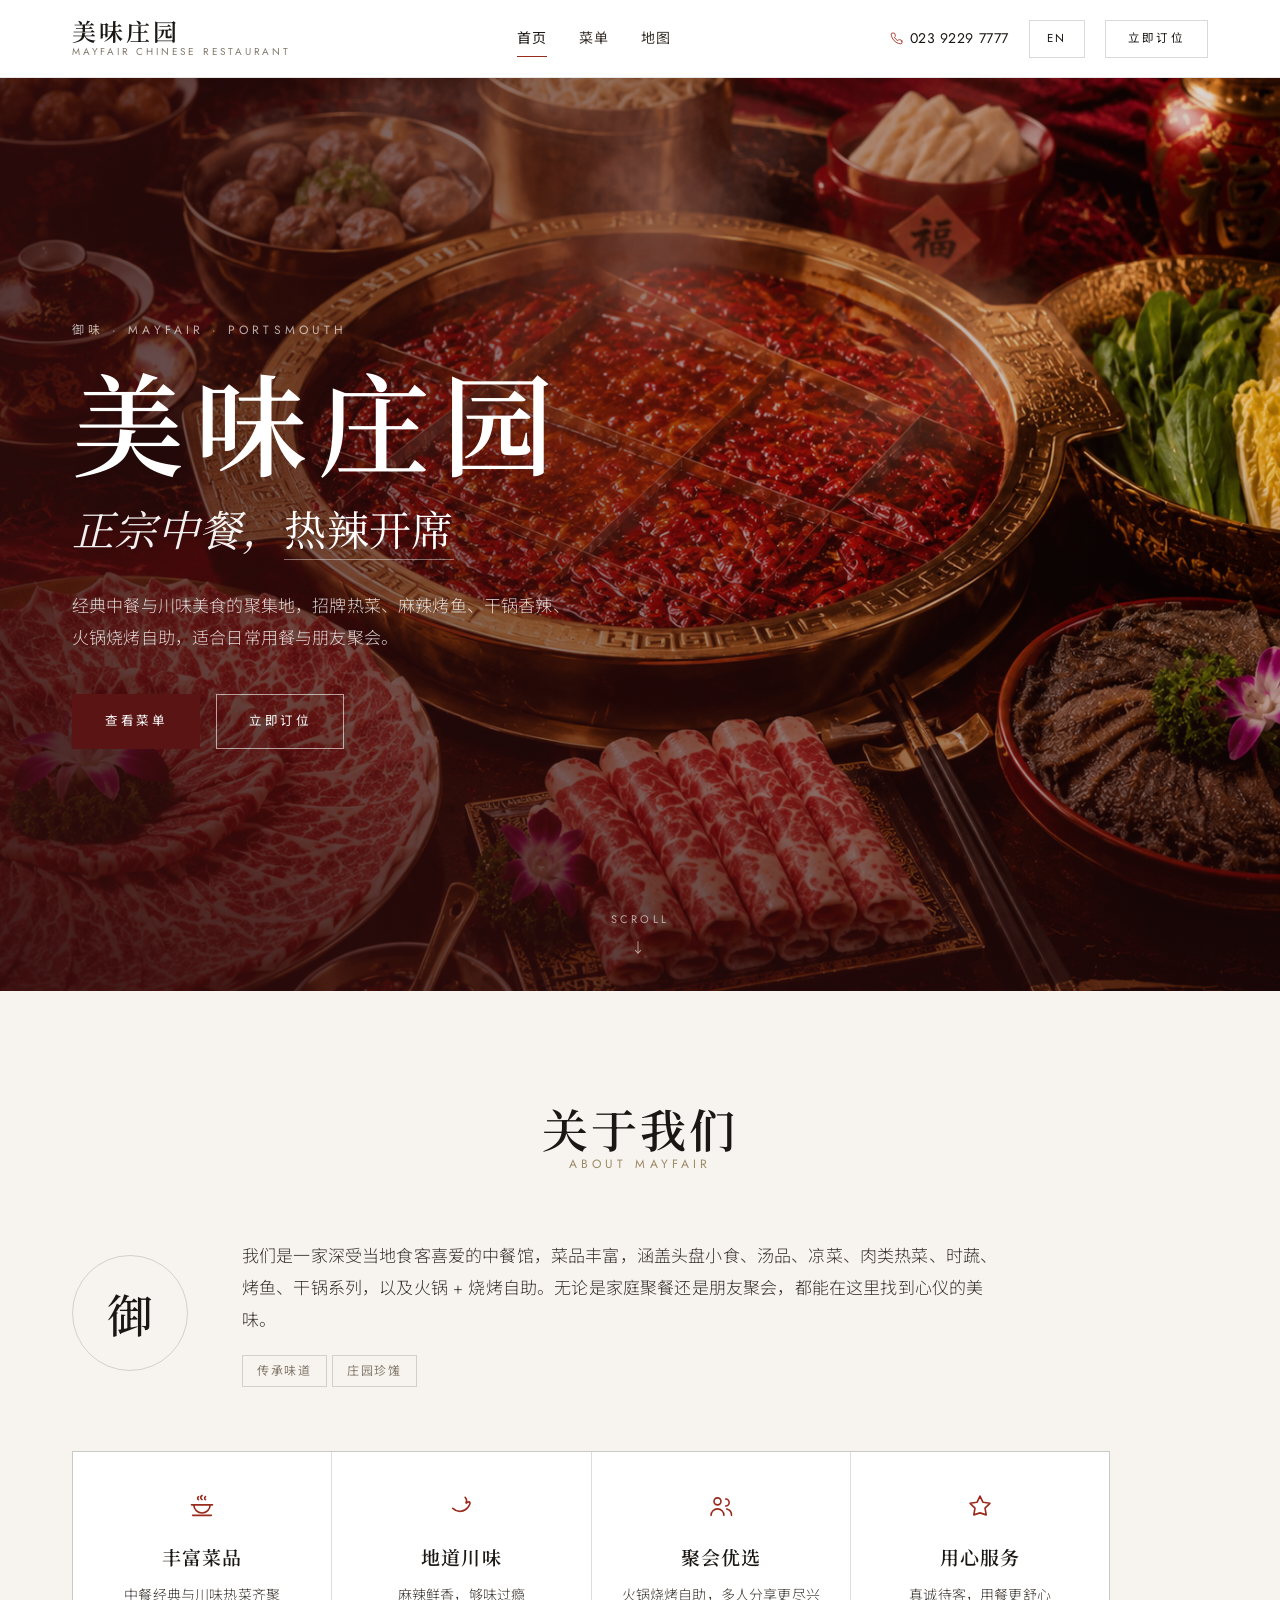
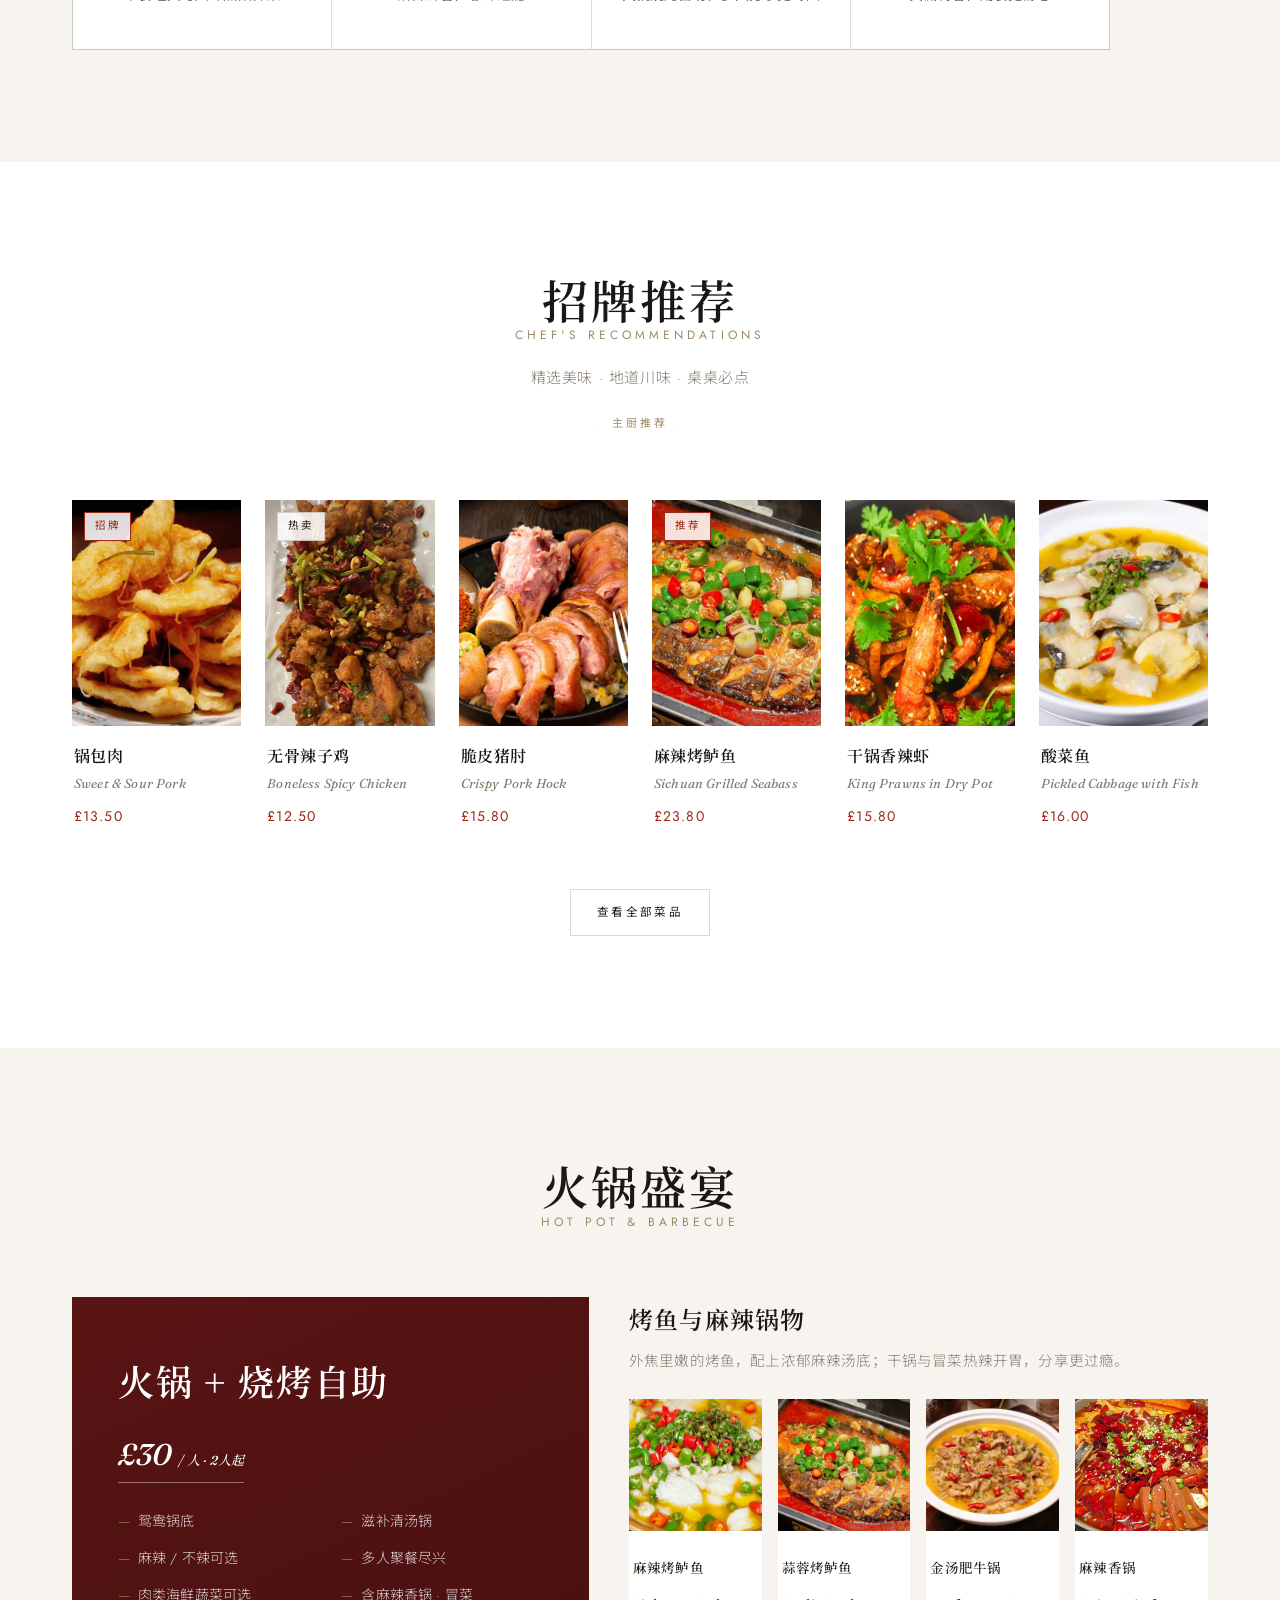
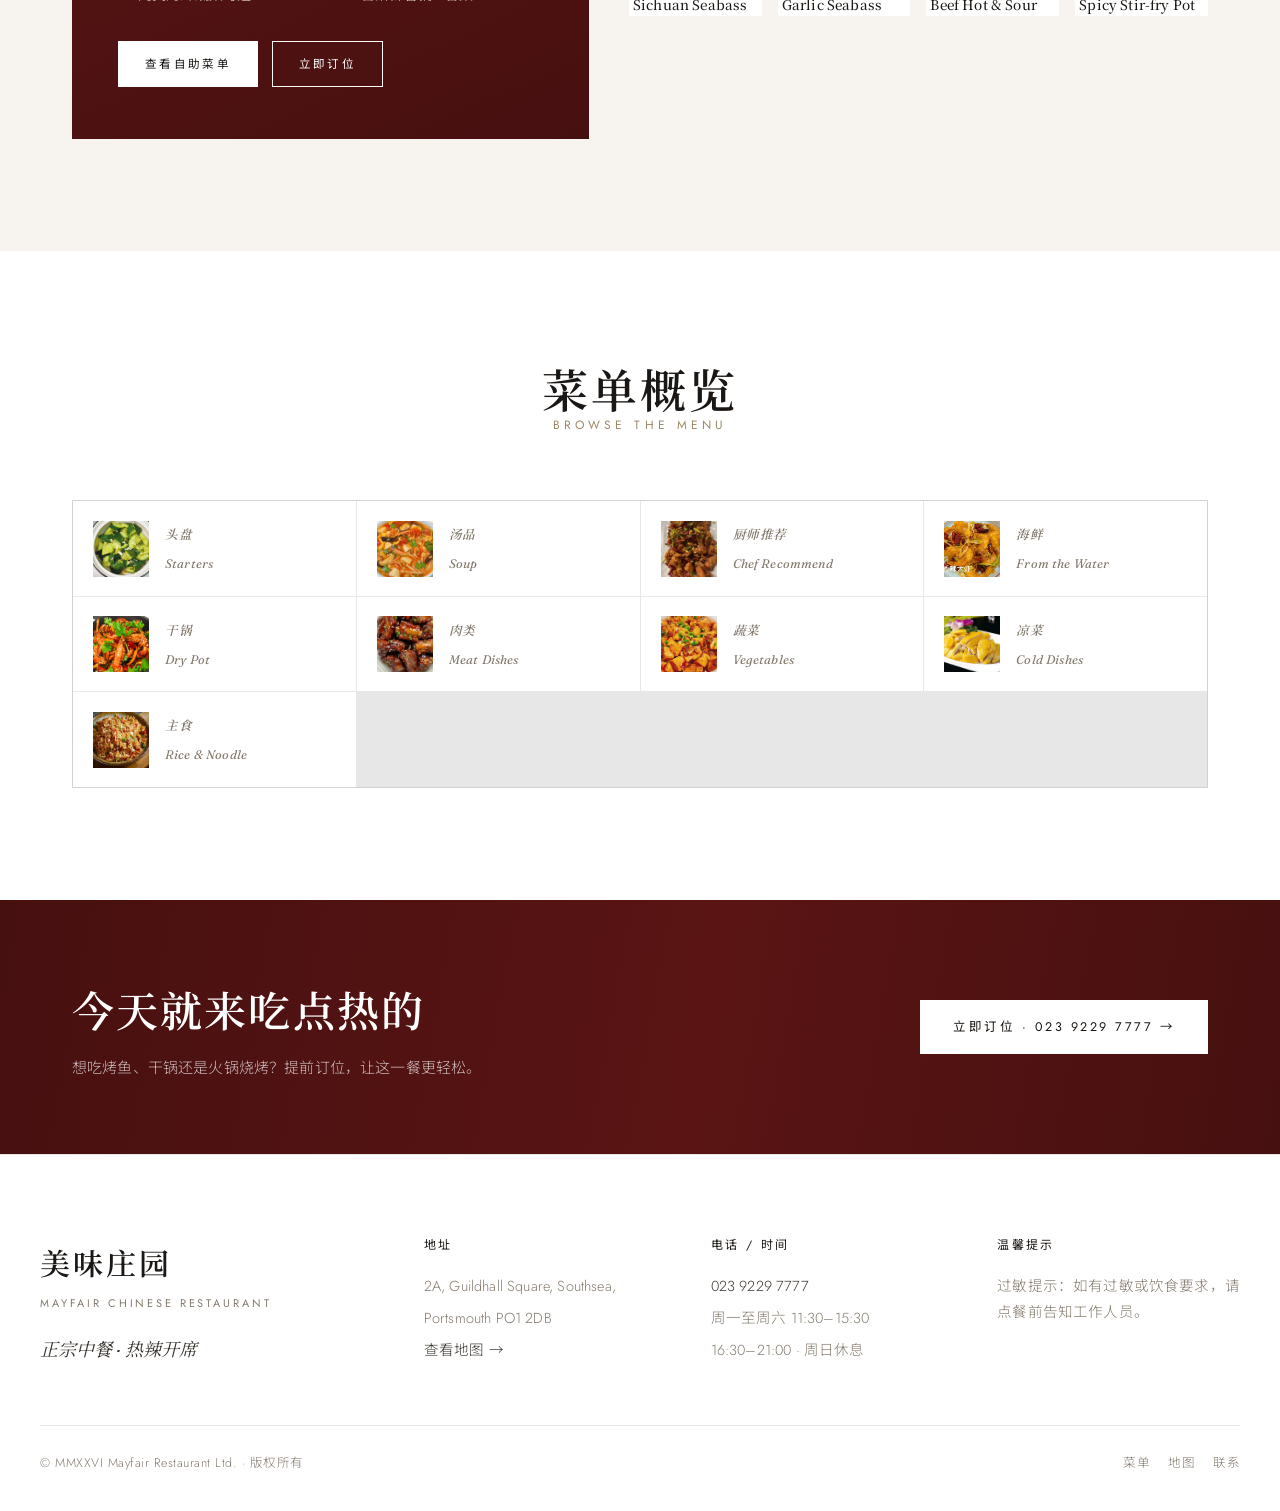
==== commit 830797bc: "Link home hotpot CTA to menu #hotpot; move 炸馒头 photo to home Rice card - Add id=hotpot to menu buffe" ====
--- a/index.html
+++ b/index.html
@@ -5,7 +5,7 @@
   <meta name="viewport" content="width=device-width, initial-scale=1.0" />
   <title>美味庄园 · Mayfair Chinese Restaurant</title>
   <meta name="description" content="美味庄园 Mayfair Chinese Restaurant — 正宗中餐 · 川味烤鱼 · 火锅烧烤自助 · Authentic Chinese dining in Portsmouth." />
-  <link rel="stylesheet" href="assets/style.css?v=21" />
+  <link rel="stylesheet" href="assets/style.css?v=25" />
   <noscript><style>.reveal{opacity:1;transform:none;}</style></noscript>
 </head>
 <body>
@@ -124,7 +124,7 @@
             <li><span class="lang-zh">含麻辣香锅 · 冒菜</span><span class="lang-en">Incl. mao cai &amp; stir-fry</span></li>
           </ul>
           <div class="hp-actions">
-            <a class="btn btn-gold btn-sm" href="menu.html"><span class="lang-zh">查看自助菜单</span><span class="lang-en">Buffet Menu</span></a>
+            <a class="btn btn-gold btn-sm" href="menu.html#hotpot"><span class="lang-zh">查看自助菜单</span><span class="lang-en">Buffet Menu</span></a>
             <a class="btn btn-secondary btn-sm" href="contact.html" style="background:transparent;color:var(--cream);border-color:var(--cream);"><span class="lang-zh">立即订位</span><span class="lang-en">Reserve</span></a>
           </div>
         </div>
@@ -158,7 +158,7 @@
         <a class="cat-card reveal" href="menu.html"><div class="ph"><img class="cover-img img-zoom" data-img="dish-images/meat/meat/sweet-and-sour-pork-ribs.jpg" alt="" loading="lazy" src="dish-images/meat/meat/sweet-and-sour-pork-ribs.jpg" onerror="this.style.display='none'"><span class="ch">肉</span></div><div class="t"><b><span class="lang-zh">肉类</span><span class="lang-en">Meat</span></b><span>Meat Dishes</span></div></a>
         <a class="cat-card reveal" href="menu.html"><div class="ph"><img class="cover-img img-zoom" data-img="dish-images/vegetables/vegetables/mapo-tofu.jpg" alt="" loading="lazy" src="dish-images/vegetables/vegetables/mapo-tofu.jpg" onerror="this.style.display='none'"><span class="ch">蔬</span></div><div class="t"><b><span class="lang-zh">蔬菜</span><span class="lang-en">Vegetables</span></b><span>Vegetables</span></div></a>
         <a class="cat-card reveal" href="menu.html"><div class="ph"><img class="cover-img img-zoom" data-img="dish-images/cold-dishes/dongjiang-salt-baked-chicken.jpg" alt="" loading="lazy" src="dish-images/cold-dishes/dongjiang-salt-baked-chicken.jpg" onerror="this.style.display='none'"><span class="ch">凉</span></div><div class="t"><b><span class="lang-zh">凉菜</span><span class="lang-en">Cold Dishes</span></b><span>Cold Dishes</span></div></a>
-        <a class="cat-card reveal" href="menu.html"><div class="ph"><img class="cover-img img-zoom" data-img="dish-images/meat/meat/xinjiang-big-plate-chicken.jpg" alt="" loading="lazy" src="dish-images/meat/meat/xinjiang-big-plate-chicken.jpg" onerror="this.style.display='none'"><span class="ch">主</span></div><div class="t"><b><span class="lang-zh">主食</span><span class="lang-en">Rice &amp; Noodle</span></b><span>Rice &amp; Noodle</span></div></a>
+        <a class="cat-card reveal" href="menu.html"><div class="ph"><img class="cover-img img-zoom" data-img="dish-images/rice-noodle/fried-buns-with-condensed-milk.jpg" alt="" loading="lazy" src="dish-images/rice-noodle/fried-buns-with-condensed-milk.jpg" onerror="this.style.display='none'"><span class="ch">主</span></div><div class="t"><b><span class="lang-zh">主食</span><span class="lang-en">Rice &amp; Noodle</span></b><span>Rice &amp; Noodle</span></div></a>
       </div>
     </div>
   </section>
@@ -215,6 +215,6 @@
     </figure>
   </div>
 
-  <script src="assets/app.js?v=21"></script>
+  <script src="assets/app.js?v=25"></script>
 </body>
 </html>
--- a/assets/style.css
+++ b/assets/style.css
@@ -308,8 +308,16 @@
 .dish:hover { padding-left: 12px; }
 .dish .idx { font-family: var(--display); font-style: italic; color: var(--bronze); font-size: 15px; width: 30px; flex: 0 0 auto; }
 .dish .names { flex: 1 1 auto; }
+/* 默认（中文版）：中文在前为主，英文在后为辅 */
 .dish .zh-n { font-family: var(--zh); font-weight: 600; letter-spacing: .03em; color: var(--ink); }
 .dish .en-n { font-family: var(--display); font-style: italic; color: var(--ink-soft); font-size: 14.5px; }
+.dish .zh-n::after { content: " · "; color: var(--ink-soft); font-weight: 400; }
+/* 英文版：英文在前为主，中文在后为辅 */
+body.is-en .dish .names { display: inline-flex; flex-wrap: wrap; align-items: baseline; gap: 0; }
+body.is-en .dish .en-n { font-family: var(--zh); font-style: normal; font-weight: 600; color: var(--ink); font-size: 1em; order: 1; }
+body.is-en .dish .zh-n { font-family: var(--display); font-style: italic; font-weight: 400; color: var(--ink-soft); font-size: 14.5px; order: 2; }
+body.is-en .dish .zh-n::after { content: none; }
+body.is-en .dish .en-n::after { content: " · "; color: var(--ink-soft); font-weight: 400; }
 .dish .price { font-family: var(--sans); font-weight: 400; color: var(--accent); font-size: 15px; letter-spacing: .06em; white-space: nowrap; padding-left: 10px; }
 .spicy { font-family: var(--sans); color: var(--accent); font-size: 11px; letter-spacing: .1em; }
 
@@ -389,15 +397,19 @@
   .footer-grid { grid-template-columns: 1fr 1fr; gap: 32px; }
   .mini-cards { grid-template-columns: repeat(2, 1fr); }
 
-  .nav { flex-wrap: wrap; gap: 14px; }
-  .nav-links { order: 5; width: 100%; flex-direction: column; margin: 0; display: none; padding: 8px 0; }
+  /* 单行排布：餐厅名 ···· 语言切换 折叠键，全部同一行靠右，放不下则缩小 */
+  .nav { flex-wrap: nowrap; gap: 10px; padding: 14px 18px; }
+  .nav-links { order: 5; width: 100%; flex-direction: column; margin: 0; display: none; padding: 8px 0; flex-basis: 100%; }
   .nav-links.open { display: flex; }
   .nav-links a { text-align: center; }
   .nav-links a::after { display: none; }
   /* top bar keeps only brand + language toggle + hamburger */
-  .brand { margin-right: auto; }
+  .brand { margin-right: auto; min-width: 0; overflow: hidden; }
+  .brand .brand-mark { white-space: nowrap; }
+  .brand .brand-sub { white-space: nowrap; overflow: hidden; text-overflow: ellipsis; }
   .nav-phone { display: none; }
-  .nav-toggle { display: inline-grid; place-items: center; width: 42px; height: 42px; border: 1px solid var(--line-2); background: transparent; color: var(--ink); border-radius: 0; cursor: pointer; font-size: 20px; order: 4; }
+  .lang-toggle { flex: 0 0 auto; }
+  .nav-toggle { display: inline-grid; place-items: center; width: 42px; height: 42px; flex: 0 0 auto; border: 1px solid var(--line-2); background: transparent; color: var(--ink); border-radius: 0; cursor: pointer; font-size: 20px; order: 4; }
   /* phone + reserve moved into the collapsed menu */
   .nav-book { display: none; }
   .nav-links .phone-mobile { display: block; width: 100%; }
@@ -414,4 +426,14 @@
   .hero-actions { flex-direction: column; }
   .hero-actions .btn { text-align: center; }
   .cta-band .wrap { flex-direction: column; text-align: center; }
-}
+  /* 窄屏顶栏：整体缩小，确保单行放下 */
+  .nav { gap: 8px; padding: 12px 14px; }
+  .brand .brand-mark { font-size: 19px; letter-spacing: .06em; }
+  .brand .brand-sub { font-size: 9px; letter-spacing: .14em; }
+  .lang-toggle { min-width: 0; height: 34px; padding: 0 10px; font-size: 10.5px; letter-spacing: .12em; }
+  .nav-toggle { width: 36px; height: 36px; font-size: 18px; }
+}
+@media (max-width: 380px) {
+  .brand .brand-sub { display: none; }
+  .brand .brand-mark { font-size: 17px; }
+}
